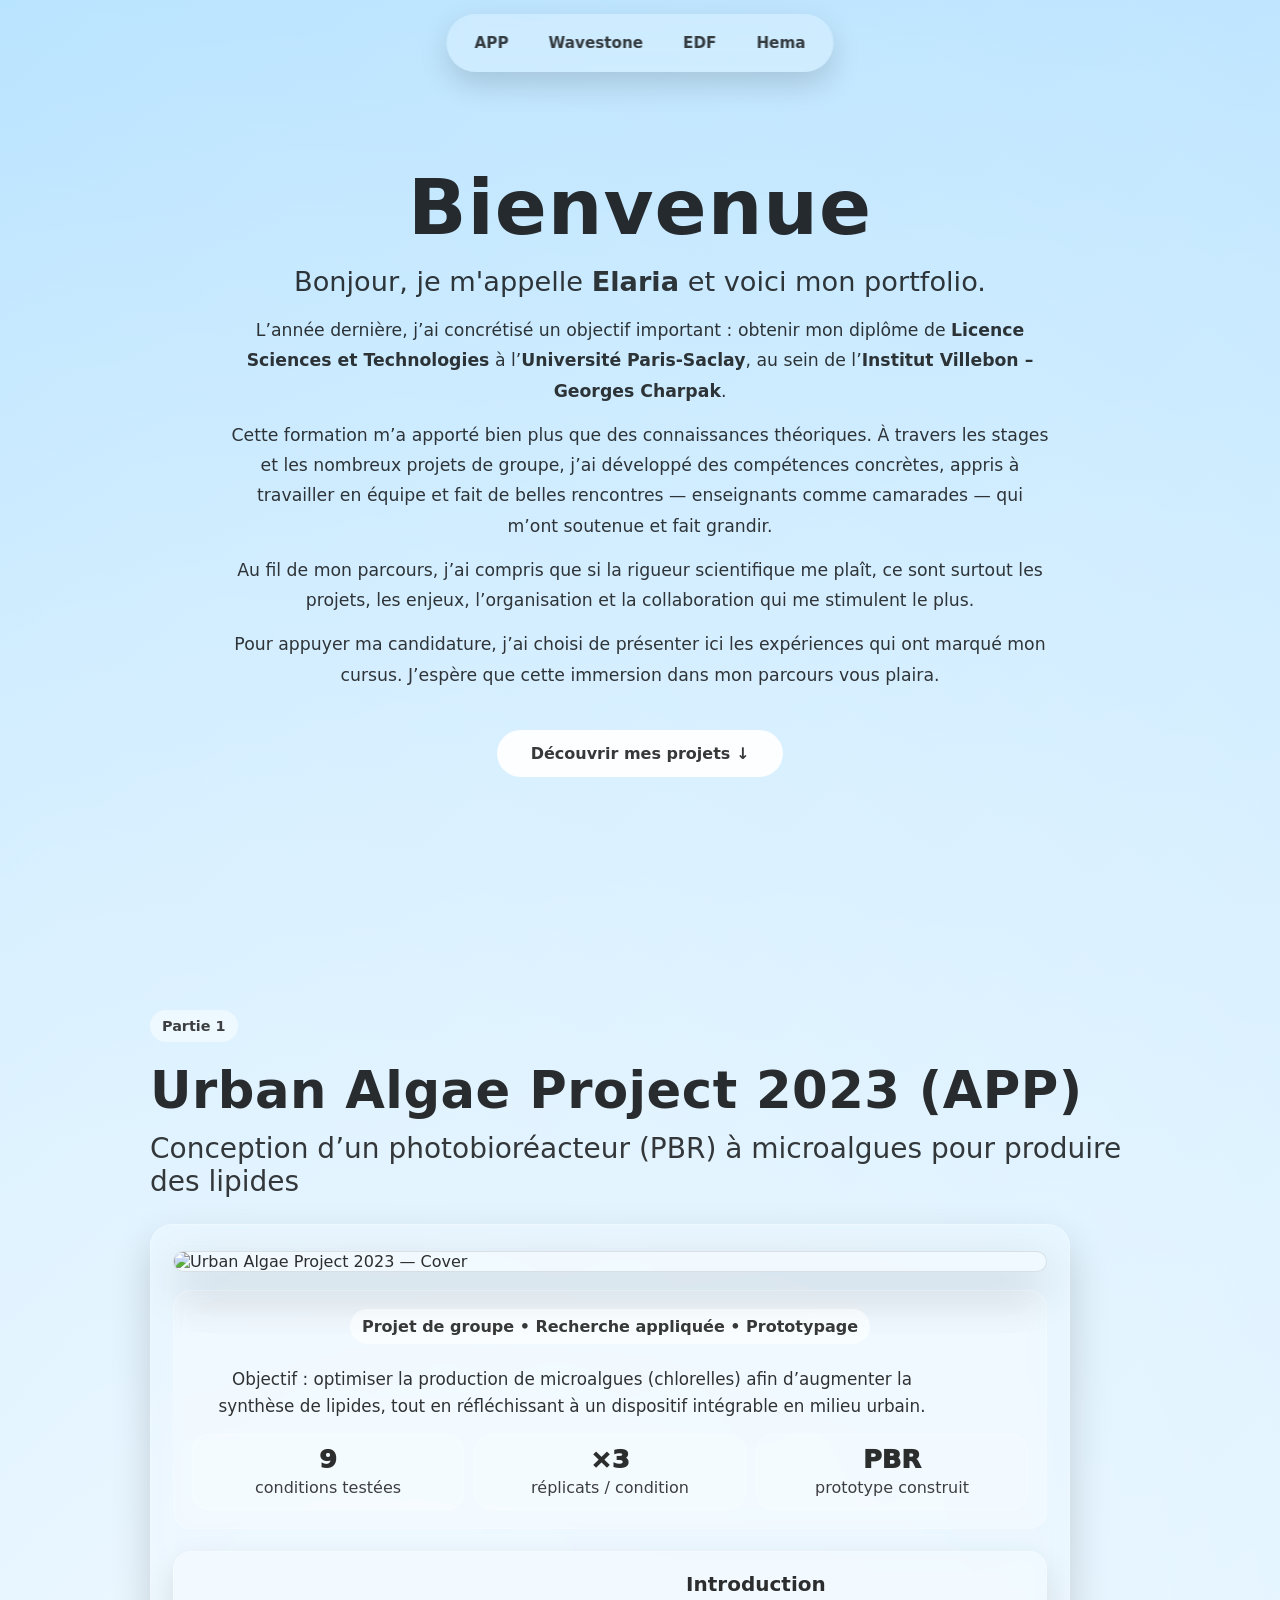
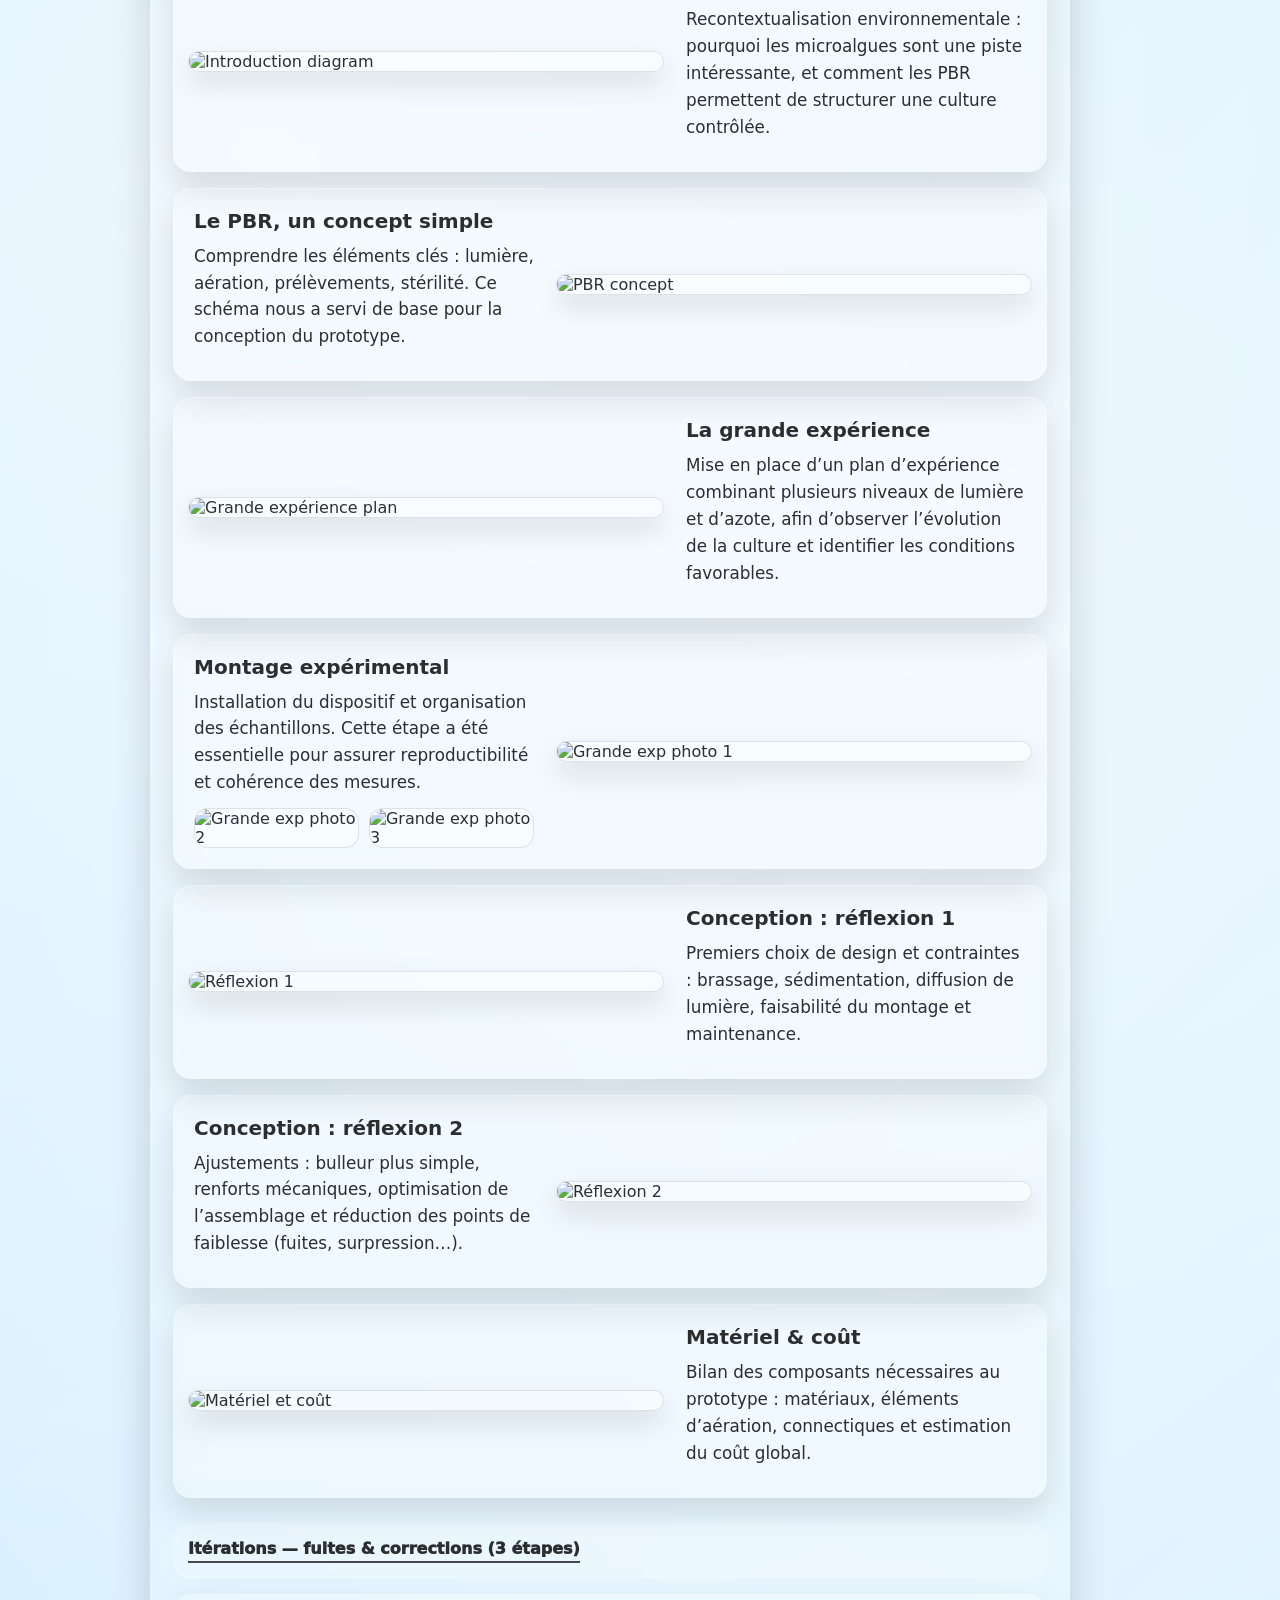
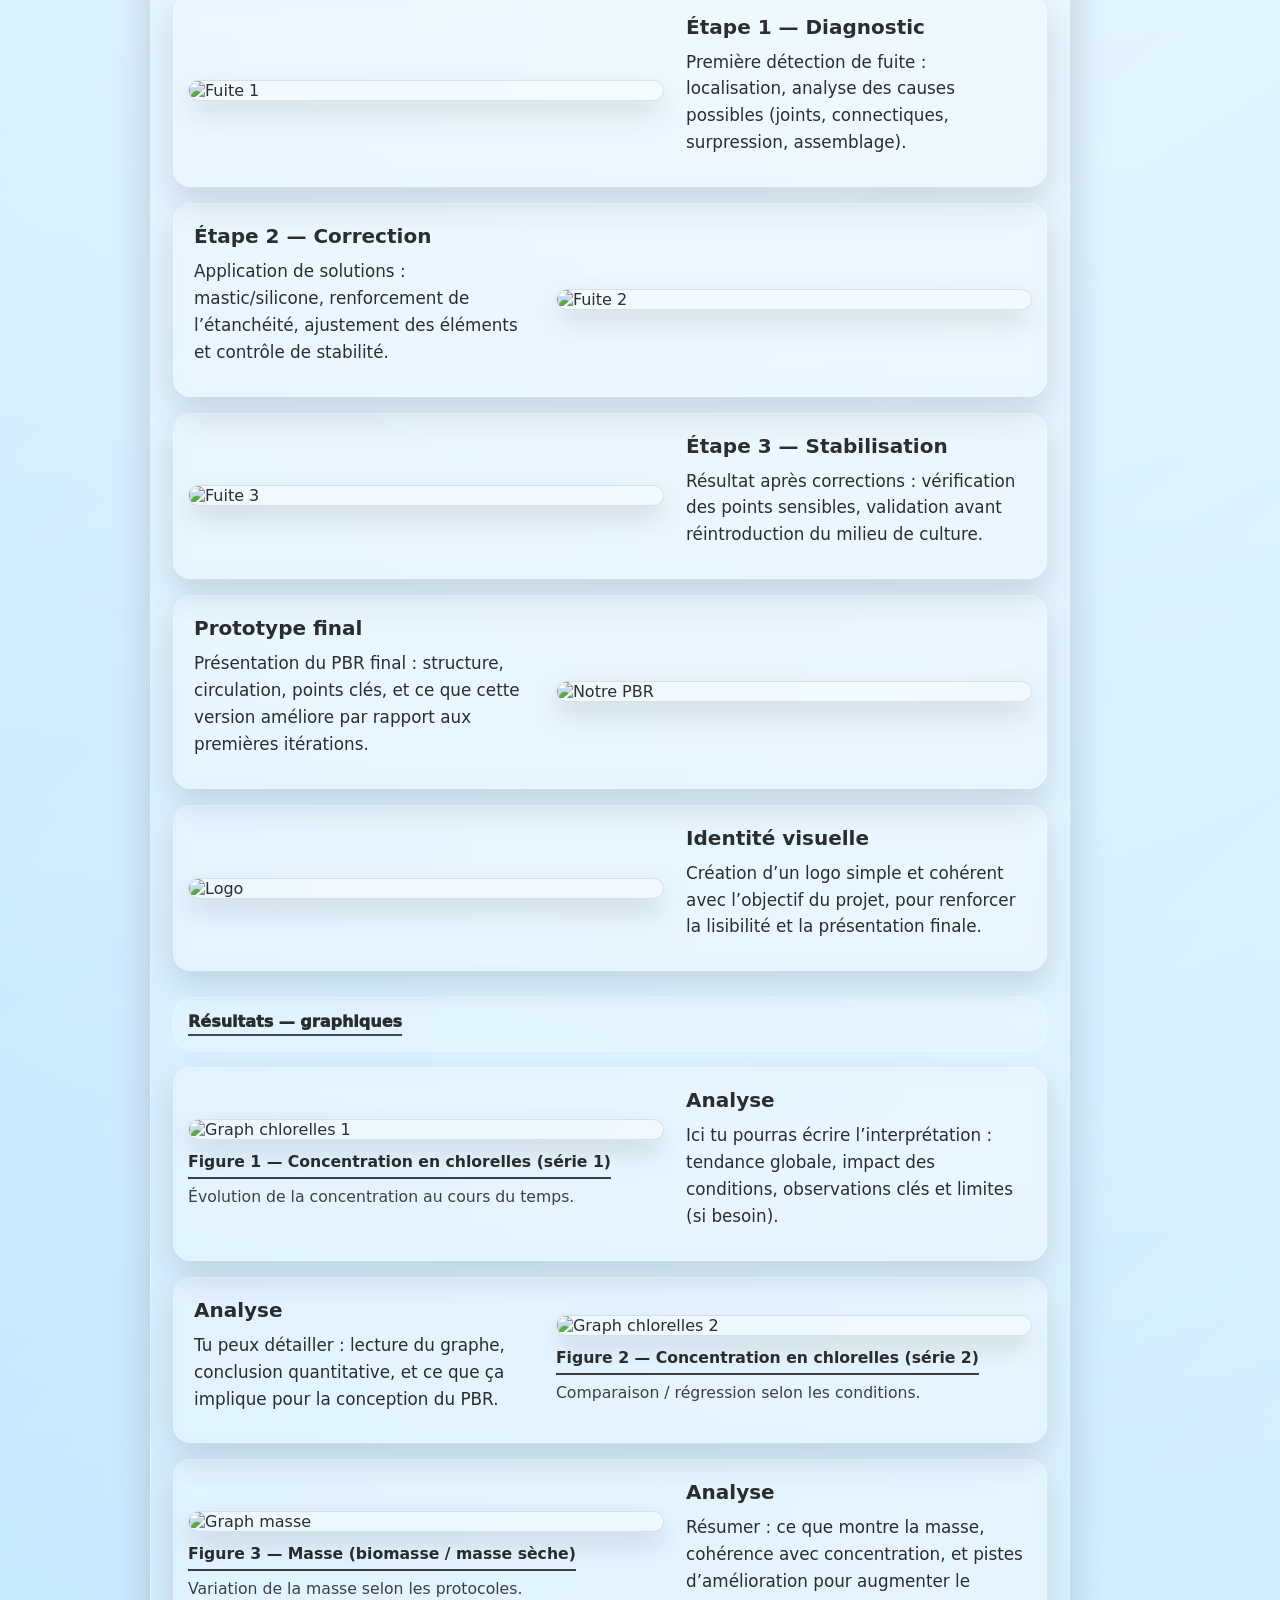
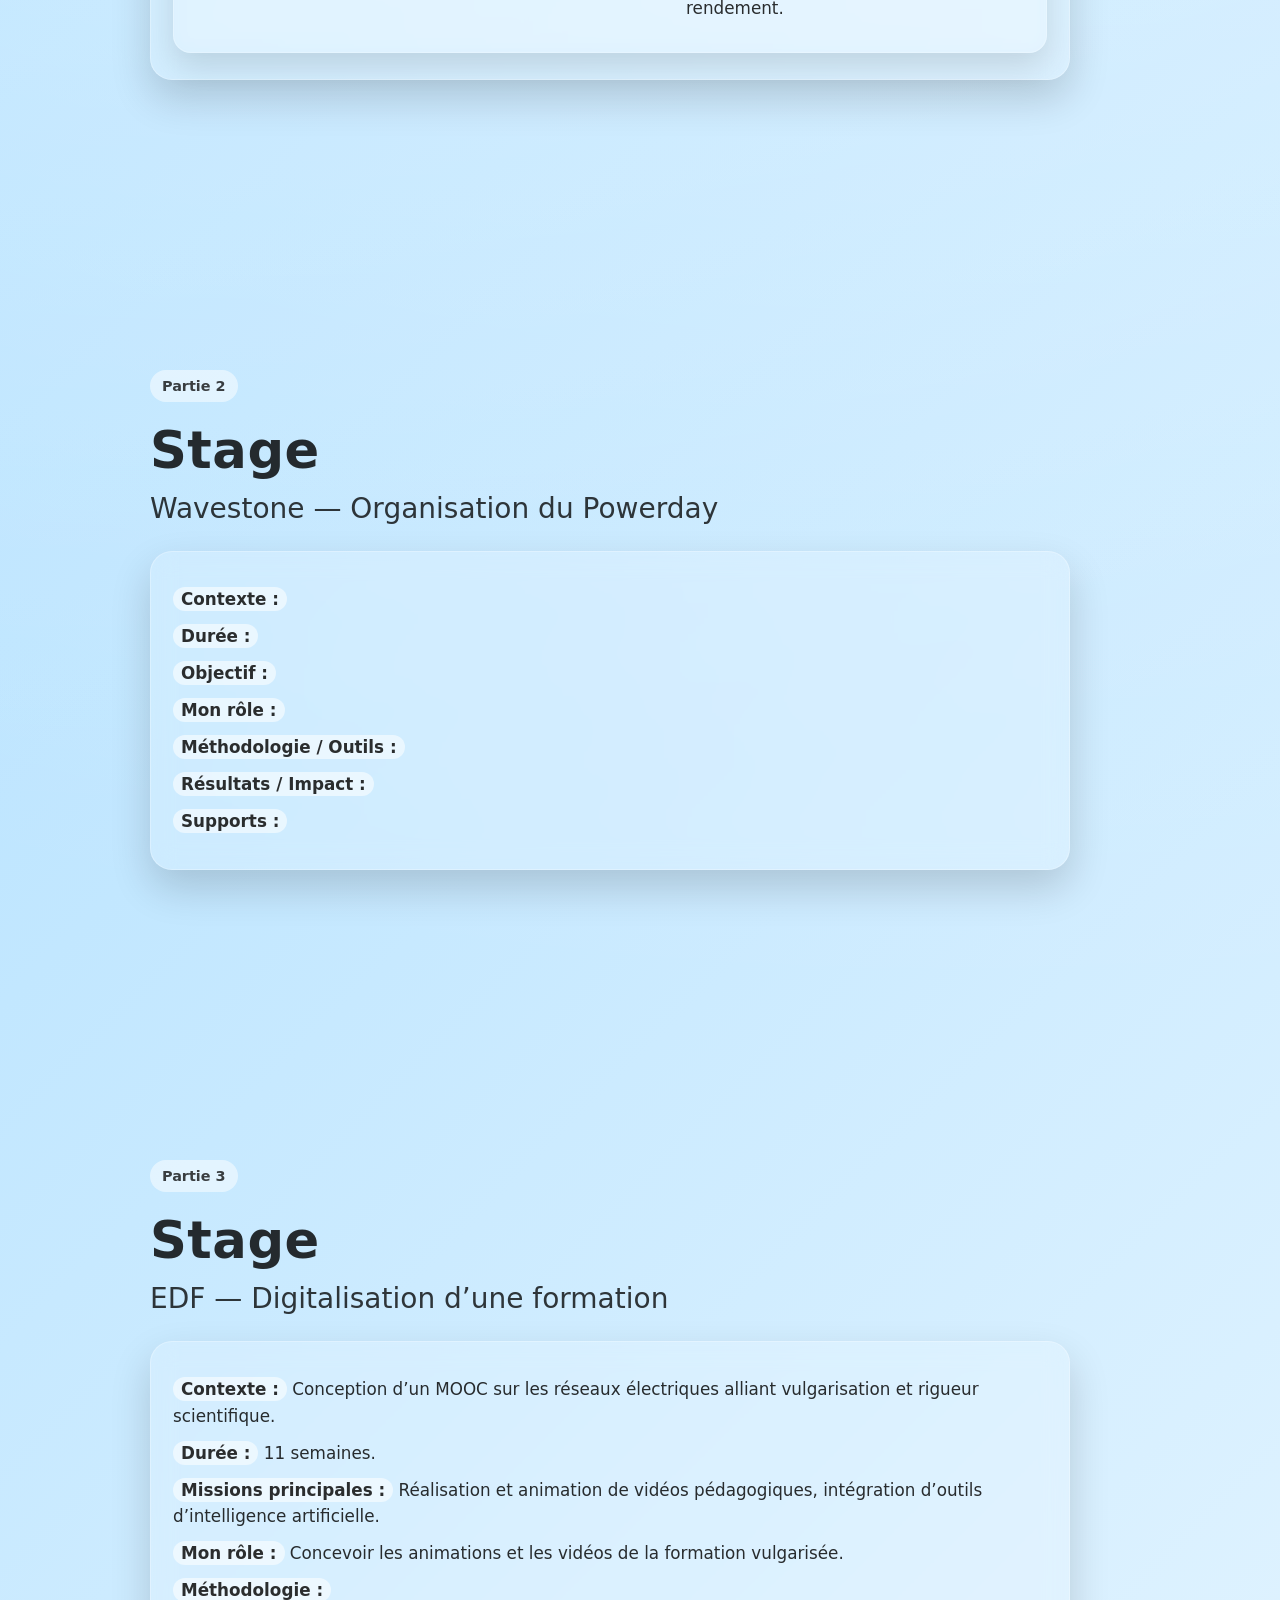
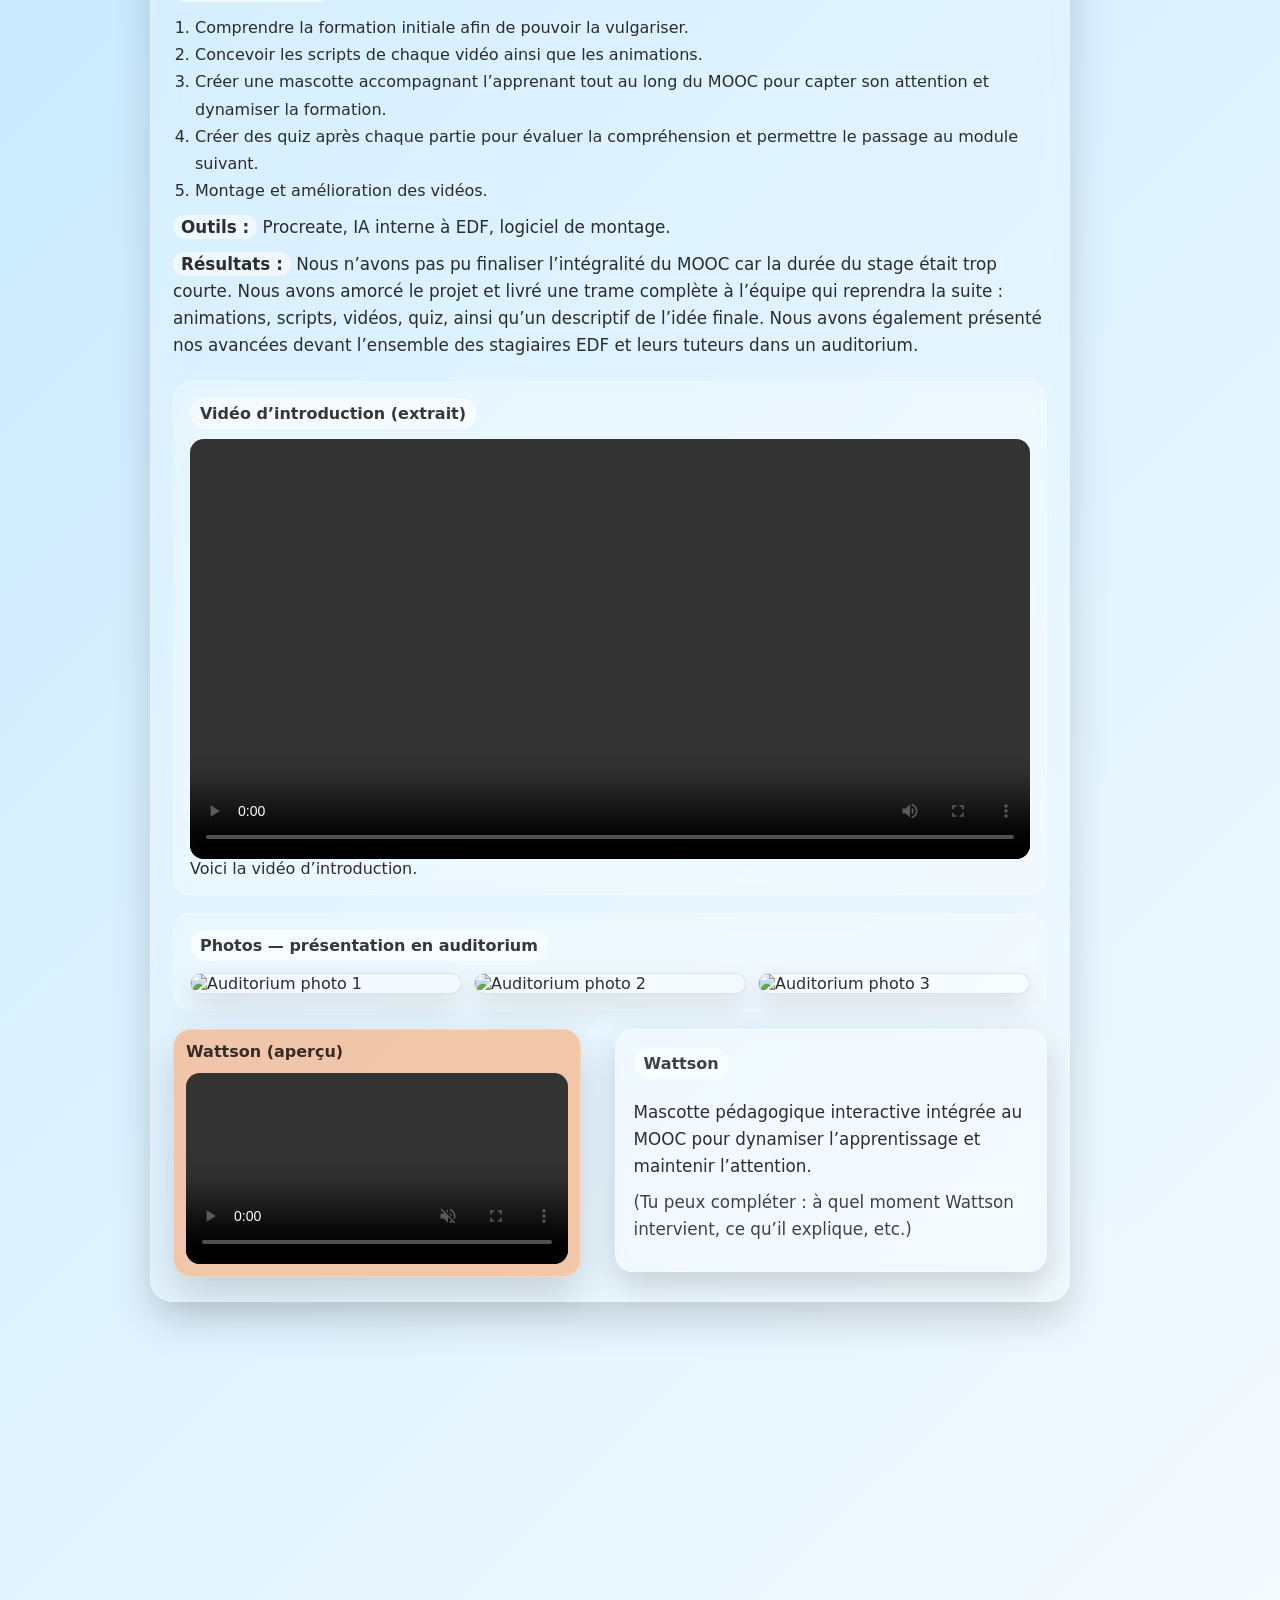
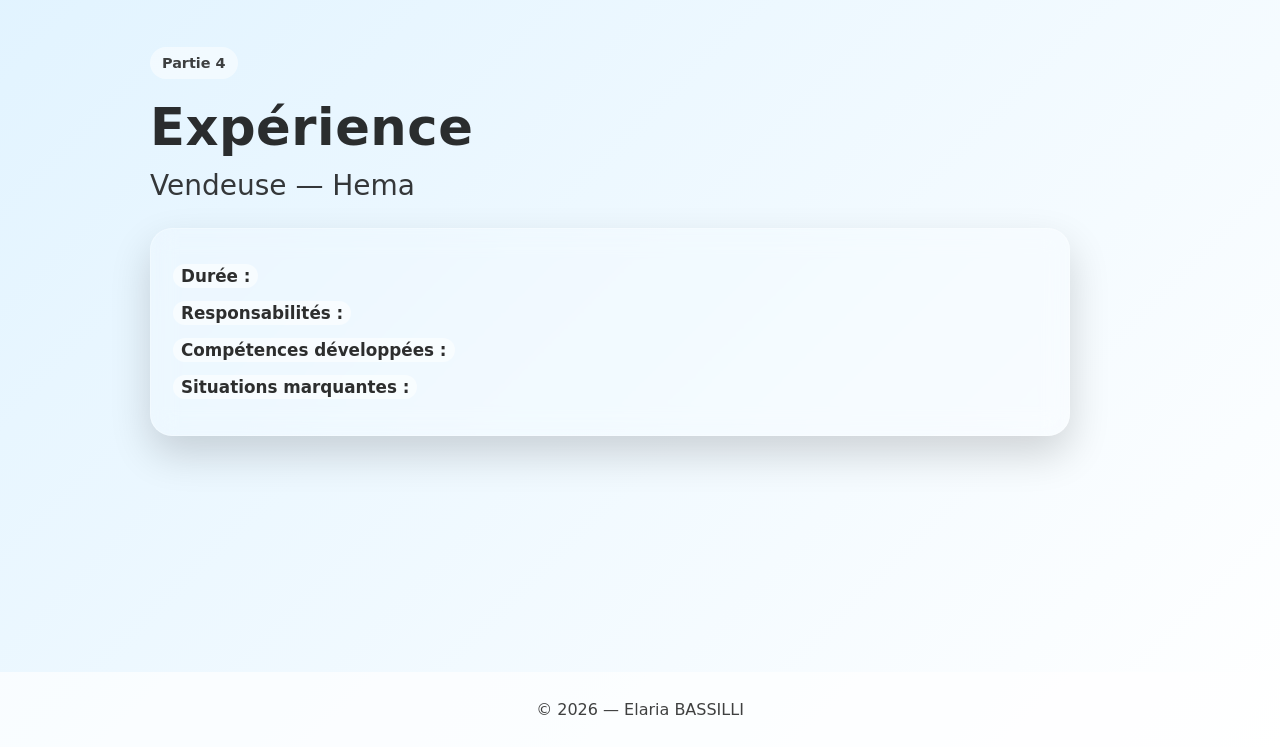
==== index.html @ 0f321474 "Add files via upload" ====
<!DOCTYPE html>
<html lang="fr">
<head>
  <meta charset="UTF-8" />
  <meta name="viewport" content="width=device-width, initial-scale=1.0"/>
  <title>Portfolio — Elaria BASSILLI</title>
  <link rel="stylesheet" href="style.css" />
</head>

<body>

  <!-- INTRO -->
  <section id="intro" class="section intro-section" data-color="#6EC6FF">
    <div class="intro-content">
      <h1 class="intro-title">Bienvenue</h1>

      <h2 class="intro-subtitle">
        Bonjour, je m'appelle <strong>Elaria</strong> et voici mon portfolio.
      </h2>

      <p class="intro-text">
        L’année dernière, j’ai concrétisé un objectif important : obtenir mon diplôme de
        <strong>Licence Sciences et Technologies</strong> à l’<strong>Université Paris-Saclay</strong>,
        au sein de l’<strong>Institut Villebon – Georges Charpak</strong>.
      </p>

      <p class="intro-text">
        Cette formation m’a apporté bien plus que des connaissances théoriques.
        À travers les stages et les nombreux projets de groupe, j’ai développé des compétences concrètes,
        appris à travailler en équipe et fait de belles rencontres — enseignants comme camarades —
        qui m’ont soutenue et fait grandir.
      </p>

      <p class="intro-text">
        Au fil de mon parcours, j’ai compris que si la rigueur scientifique me plaît,
        ce sont surtout les projets, les enjeux, l’organisation et la collaboration qui me stimulent le plus.
      </p>

      <p class="intro-text">
        Pour appuyer ma candidature, j’ai choisi de présenter ici les expériences qui ont marqué mon cursus.
        J’espère que cette immersion dans mon parcours vous plaira.
      </p>

      <a href="#part1" class="intro-button">Découvrir mes projets ↓</a>
    </div>
  </section>

  <!-- NAV -->
  <nav>
    <a href="#part1">APP</a>
    <a href="#part2">Wavestone</a>
    <a href="#part3">EDF</a>
    <a href="#part4">Hema</a>
  </nav>

  <!-- PARTIE 1 (APP) -->
  <section id="part1" class="section" data-color="#4CD964">
    <div class="wrap">
      <div class="tag">Partie 1</div>
      <h1>Urban Algae Project 2023 (APP)</h1>
      <h2>Conception d’un photobioréacteur (PBR) à microalgues pour produire des lipides</h2>

      <div class="card app-card">

        <!-- COVER FULL -->
        <div class="app-cover">
          <img src="media/images/app/cover.png" alt="Urban Algae Project 2023 — Cover">
        </div>

        <!-- INTRO CENTER -->
        <div class="app-intro">
          <div class="app-pill">Projet de groupe • Recherche appliquée • Prototypage</div>
          <p class="app-lead">
            Objectif : optimiser la production de microalgues (chlorelles) afin d’augmenter la synthèse de lipides,
            tout en réfléchissant à un dispositif intégrable en milieu urbain.
          </p>

          <div class="app-kpis">
            <div class="app-kpi">
              <div class="app-kpi-n">9</div>
              <div class="app-kpi-t">conditions testées</div>
            </div>
            <div class="app-kpi">
              <div class="app-kpi-n">×3</div>
              <div class="app-kpi-t">réplicats / condition</div>
            </div>
            <div class="app-kpi">
              <div class="app-kpi-n">PBR</div>
              <div class="app-kpi-t">prototype construit</div>
            </div>
          </div>
        </div>

        <!-- STORY BLOCKS (alternance) -->
        <div class="app-story">

          <article class="app-row">
            <div class="app-media">
              <img src="media/images/app/intro-diagram.png" alt="Introduction diagram">
            </div>
            <div class="app-text">
              <h3 class="app-h3">Introduction</h3>
              <p>
                Recontextualisation environnementale : pourquoi les microalgues sont une piste intéressante,
                et comment les PBR permettent de structurer une culture contrôlée.
              </p>
            </div>
          </article>

          <article class="app-row reverse">
            <div class="app-media">
              <img src="media/images/app/pbr-concept.png" alt="PBR concept">
            </div>
            <div class="app-text">
              <h3 class="app-h3">Le PBR, un concept simple</h3>
              <p>
                Comprendre les éléments clés : lumière, aération, prélèvements, stérilité.
                Ce schéma nous a servi de base pour la conception du prototype.
              </p>
            </div>
          </article>

          <article class="app-row">
            <div class="app-media">
              <img src="media/images/app/grande-exp.png" alt="Grande expérience plan">
            </div>
            <div class="app-text">
              <h3 class="app-h3">La grande expérience</h3>
              <p>
                Mise en place d’un plan d’expérience combinant plusieurs niveaux de lumière et d’azote,
                afin d’observer l’évolution de la culture et identifier les conditions favorables.
              </p>
            </div>
          </article>

          <article class="app-row reverse">
            <div class="app-media">
              <img src="media/images/app/grande-exp-photos-1.png" alt="Grande exp photo 1">
            </div>
            <div class="app-text">
              <h3 class="app-h3">Montage expérimental</h3>
              <p>
                Installation du dispositif et organisation des échantillons.
                Cette étape a été essentielle pour assurer reproductibilité et cohérence des mesures.
              </p>
              <div class="app-small-strip">
                <img src="media/images/app/grande-exp-photos-2.png" alt="Grande exp photo 2">
                <img src="media/images/app/grande-exp-photos-3.png" alt="Grande exp photo 3">
              </div>
            </div>
          </article>

          <article class="app-row">
            <div class="app-media">
              <img src="media/images/app/reflexion-1.png" alt="Réflexion 1">
            </div>
            <div class="app-text">
              <h3 class="app-h3">Conception : réflexion 1</h3>
              <p>
                Premiers choix de design et contraintes : brassage, sédimentation, diffusion de lumière,
                faisabilité du montage et maintenance.
              </p>
            </div>
          </article>

          <article class="app-row reverse">
            <div class="app-media">
              <img src="media/images/app/reflexion-2.png" alt="Réflexion 2">
            </div>
            <div class="app-text">
              <h3 class="app-h3">Conception : réflexion 2</h3>
              <p>
                Ajustements : bulleur plus simple, renforts mécaniques, optimisation de l’assemblage
                et réduction des points de faiblesse (fuites, surpression…).
              </p>
            </div>
          </article>

          <article class="app-row">
            <div class="app-media">
              <img src="media/images/app/materiel-et-cout.png" alt="Matériel et coût">
            </div>
            <div class="app-text">
              <h3 class="app-h3">Matériel & coût</h3>
              <p>
                Bilan des composants nécessaires au prototype : matériaux, éléments d’aération,
                connectiques et estimation du coût global.
              </p>
            </div>
          </article>

          <!-- FUITES STEP BY STEP -->
          <div class="app-divider">
            <span class="app-divider-title">Itérations — fuites & corrections (3 étapes)</span>
          </div>

          <article class="app-row">
            <div class="app-media">
              <img src="media/images/app/fuite-1.png" alt="Fuite 1">
            </div>
            <div class="app-text">
              <h3 class="app-h3">Étape 1 — Diagnostic</h3>
              <p>
                Première détection de fuite : localisation, analyse des causes possibles
                (joints, connectiques, surpression, assemblage).
              </p>
            </div>
          </article>

          <article class="app-row reverse">
            <div class="app-media">
              <img src="media/images/app/fuite-2.png" alt="Fuite 2">
            </div>
            <div class="app-text">
              <h3 class="app-h3">Étape 2 — Correction</h3>
              <p>
                Application de solutions : mastic/silicone, renforcement de l’étanchéité,
                ajustement des éléments et contrôle de stabilité.
              </p>
            </div>
          </article>

          <article class="app-row">
            <div class="app-media">
              <img src="media/images/app/fuite-3.png" alt="Fuite 3">
            </div>
            <div class="app-text">
              <h3 class="app-h3">Étape 3 — Stabilisation</h3>
              <p>
                Résultat après corrections : vérification des points sensibles,
                validation avant réintroduction du milieu de culture.
              </p>
            </div>
          </article>

          <!-- NOTRE PBR -->
          <article class="app-row reverse">
            <div class="app-media">
              <img src="media/images/app/notre-pbr.png" alt="Notre PBR">
            </div>
            <div class="app-text">
              <h3 class="app-h3">Prototype final</h3>
              <p>
                Présentation du PBR final : structure, circulation, points clés,
                et ce que cette version améliore par rapport aux premières itérations.
              </p>
            </div>
          </article>

          <!-- LOGO -->
          <article class="app-row">
            <div class="app-media">
              <img src="media/images/app/logo.png" alt="Logo">
            </div>
            <div class="app-text">
              <h3 class="app-h3">Identité visuelle</h3>
              <p>
                Création d’un logo simple et cohérent avec l’objectif du projet,
                pour renforcer la lisibilité et la présentation finale.
              </p>
            </div>
          </article>

          <!-- RESULTS: graphs large and readable -->
          <div class="app-divider">
            <span class="app-divider-title">Résultats — graphiques</span>
          </div>

          <article class="app-row">
            <div class="app-media">
              <img src="media/images/app/graph-chlorelles-1.png" alt="Graph chlorelles 1">
              <div class="app-figcap">
                <span class="app-figtitle">Figure 1 — Concentration en chlorelles (série 1)</span>
                <span class="app-figdesc">Évolution de la concentration au cours du temps.</span>
              </div>
            </div>
            <div class="app-text">
              <h3 class="app-h3">Analyse</h3>
              <p>
                Ici tu pourras écrire l’interprétation : tendance globale, impact des conditions,
                observations clés et limites (si besoin).
              </p>
            </div>
          </article>

          <article class="app-row reverse">
            <div class="app-media">
              <img src="media/images/app/graph-chlorelles-2.png" alt="Graph chlorelles 2">
              <div class="app-figcap">
                <span class="app-figtitle">Figure 2 — Concentration en chlorelles (série 2)</span>
                <span class="app-figdesc">Comparaison / régression selon les conditions.</span>
              </div>
            </div>
            <div class="app-text">
              <h3 class="app-h3">Analyse</h3>
              <p>
                Tu peux détailler : lecture du graphe, conclusion quantitative,
                et ce que ça implique pour la conception du PBR.
              </p>
            </div>
          </article>

          <article class="app-row">
            <div class="app-media">
              <img src="media/images/app/graph-masse.png" alt="Graph masse">
              <div class="app-figcap">
                <span class="app-figtitle">Figure 3 — Masse (biomasse / masse sèche)</span>
                <span class="app-figdesc">Variation de la masse selon les protocoles.</span>
              </div>
            </div>
            <div class="app-text">
              <h3 class="app-h3">Analyse</h3>
              <p>
                Résumer : ce que montre la masse, cohérence avec concentration,
                et pistes d’amélioration pour augmenter le rendement.
              </p>
            </div>
          </article>

        </div><!-- /app-story -->

      </div><!-- /card -->
    </div>
  </section>

  <!-- PARTIE 2 -->
  <section id="part2" class="section" data-color="#A259FF">
    <div class="wrap">
      <div class="tag">Partie 2</div>
      <h1>Stage</h1>
      <h2>Wavestone — Organisation du Powerday</h2>

      <div class="card">
        <p><strong>Contexte :</strong></p>
        <p><strong>Durée :</strong></p>
        <p><strong>Objectif :</strong></p>
        <p><strong>Mon rôle :</strong></p>
        <p><strong>Méthodologie / Outils :</strong></p>
        <p><strong>Résultats / Impact :</strong></p>
        <p><strong>Supports :</strong></p>
      </div>
    </div>
  </section>

  <!-- PARTIE 3 (EDF) -->
  <section id="part3" class="section" data-color="#FF8C42">
    <div class="wrap">
      <div class="tag">Partie 3</div>
      <h1>Stage</h1>
      <h2>EDF — Digitalisation d’une formation</h2>

      <div class="card">
        <p><strong>Contexte :</strong> Conception d’un MOOC sur les réseaux électriques alliant vulgarisation et rigueur scientifique.</p>
        <p><strong>Durée :</strong> 11 semaines.</p>
        <p><strong>Missions principales :</strong> Réalisation et animation de vidéos pédagogiques, intégration d’outils d’intelligence artificielle.</p>
        <p><strong>Mon rôle :</strong> Concevoir les animations et les vidéos de la formation vulgarisée.</p>

        <p><strong>Méthodologie :</strong></p>
        <ol class="edf-ol">
          <li>Comprendre la formation initiale afin de pouvoir la vulgariser.</li>
          <li>Concevoir les scripts de chaque vidéo ainsi que les animations.</li>
          <li>Créer une mascotte accompagnant l’apprenant tout au long du MOOC pour capter son attention et dynamiser la formation.</li>
          <li>Créer des quiz après chaque partie pour évaluer la compréhension et permettre le passage au module suivant.</li>
          <li>Montage et amélioration des vidéos.</li>
        </ol>

        <p><strong>Outils :</strong> Procreate, IA interne à EDF, logiciel de montage.</p>

        <p><strong>Résultats :</strong>
          Nous n’avons pas pu finaliser l’intégralité du MOOC car la durée du stage était trop courte.
          Nous avons amorcé le projet et livré une trame complète à l’équipe qui reprendra la suite :
          animations, scripts, vidéos, quiz, ainsi qu’un descriptif de l’idée finale.
          Nous avons également présenté nos avancées devant l’ensemble des stagiaires EDF et leurs tuteurs dans un auditorium.
        </p>

        <div class="edf-hero">
          <div class="edf-hero-title">Vidéo d’introduction (extrait)</div>
          <div class="edf-hero-video">
            <video src="media/videos/edf-demo.mp4" controls playsinline preload="metadata"></video>
          </div>
          <div class="edf-hero-note">Voici la vidéo d’introduction.</div>
        </div>

        <div class="edf-gallery">
          <div class="edf-gallery-title">Photos — présentation en auditorium</div>
          <div class="edf-gallery-grid">
            <img src="media/images/edf/auditorium-1.jpeg" alt="Auditorium photo 1">
            <img src="media/images/edf/auditorium-2.jpeg" alt="Auditorium photo 2">
            <img src="media/images/edf/auditorium-3.jpeg" alt="Auditorium photo 3">
          </div>
        </div>

        <div class="edf-feature">
          <div class="edf-video-left">
            <div class="edf-video-left-title">Wattson (aperçu)</div>
            <div class="edf-video-left-frame">
              <video src="media/videos/Wattson.edf.mp4" controls playsinline muted preload="metadata"></video>
            </div>
          </div>

          <div class="edf-bubble-right">
            <div class="edf-bubble-title">Wattson</div>
            <p>Mascotte pédagogique interactive intégrée au MOOC pour dynamiser l’apprentissage et maintenir l’attention.</p>
            <p class="edf-bubble-note">(Tu peux compléter : à quel moment Wattson intervient, ce qu’il explique, etc.)</p>
          </div>
        </div>

      </div>
    </div>
  </section>

  <!-- PARTIE 4 -->
  <section id="part4" class="section" data-color="#FF4D6D">
    <div class="wrap">
      <div class="tag">Partie 4</div>
      <h1>Expérience</h1>
      <h2>Vendeuse — Hema</h2>

      <div class="card">
        <p><strong>Durée :</strong></p>
        <p><strong>Responsabilités :</strong></p>
        <p><strong>Compétences développées :</strong></p>
        <p><strong>Situations marquantes :</strong></p>
      </div>
    </div>
  </section>

  <footer>
    <p>© 2026 — Elaria BASSILLI</p>
  </footer>

  <script src="script.js"></script>
</body>
</html>
---- style.css ----
/* Base */
* {
    margin: 0;
    padding: 0;
    box-sizing: border-box;
    font-family: "Segoe UI", system-ui, -apple-system, Arial, sans-serif;
  }
  
  html { scroll-behavior: smooth; }
  
  body {
    color: rgba(0,0,0,0.82);
    transition: background 1.2s ease-in-out;
    overflow-x: hidden;
    min-height: 100vh;
  }
  
  /* Nav */
  nav {
    position: fixed;
    top: 14px;
    left: 50%;
    transform: translateX(-50%);
    z-index: 1000;
  
    display: flex;
    gap: 12px;
  
    padding: 10px 14px;
    border-radius: 999px;
  
    background: rgba(255, 255, 255, 0.22);
    backdrop-filter: blur(12px);
    -webkit-backdrop-filter: blur(12px);
  
    box-shadow: 0 12px 30px rgba(0,0,0,0.15);
  }
  
  nav a {
    color: rgba(0,0,0,0.75);
    text-decoration: none;
    font-weight: 650;
    font-size: 0.95rem;
  
    padding: 10px 14px;
    border-radius: 999px;
  
    transition: transform 0.2s ease, background 0.25s ease;
  }
  
  nav a:hover {
    background: rgba(255,255,255,0.55);
    transform: translateY(-1px);
  }
  
  /* Sections */
  .section {
    min-height: 100vh;
    padding: 110px 10% 70px;
    display: flex;
    align-items: center;
  }
  
  .wrap {
    width: 100%;
    max-width: 980px;
    margin: 0 auto;
  }
  
  h1 {
    font-size: clamp(2.2rem, 4vw, 3.4rem);
    letter-spacing: 0.5px;
    margin-bottom: 12px;
  }
  
  h2 {
    font-size: clamp(1.2rem, 2.2vw, 1.75rem);
    font-weight: 500;
    margin-bottom: 26px;
    opacity: 0.95;
  }
  
  .tag {
    display: inline-block;
    padding: 8px 12px;
    border-radius: 999px;
    font-weight: 700;
    font-size: 0.9rem;
    margin-bottom: 18px;
  
    color: rgba(0,0,0,0.75);
    background: rgba(255, 255, 255, 0.5);
  }
  
  /* Card */
  .card {
    width: 100%;
    max-width: 920px;
  
    padding: 24px 22px;
    border-radius: 22px;
  
    background: rgba(255,255,255,0.18);
    border: 1px solid rgba(255,255,255,0.28);
    backdrop-filter: blur(12px);
    -webkit-backdrop-filter: blur(12px);
  
    box-shadow: 0 18px 40px rgba(0,0,0,0.16);
  }
  
  .card p {
    margin: 10px 0;
    line-height: 1.6;
    font-size: 1.05rem;
  }
  
  .card strong {
    color: rgba(0,0,0,0.82);
    background: rgba(255,255,255,0.55);
    padding: 2px 8px;
    border-radius: 999px;
  }
  
  /* Intro */
  .intro-section { text-align: center; }
  
  .intro-content {
    width: 100%;
    max-width: 900px;
    margin: 0 auto;
  
    padding: 26px 18px;
    animation: fadeUp 1.1s ease forwards;
    opacity: 0;
    transform: translateY(18px);
  }
  
  .intro-title {
    font-size: clamp(3.2rem, 6vw, 4.8rem);
    font-weight: 800;
    margin-bottom: 14px;
    letter-spacing: 1px;
  }
  
  .intro-subtitle {
    font-size: clamp(1.25rem, 2.6vw, 1.7rem);
    margin-bottom: 18px;
    font-weight: 500;
  }
  
  .intro-text {
    font-size: 1.08rem;
    line-height: 1.75;
    margin: 14px auto;
    max-width: 820px;
    opacity: 0.96;
  }
  
  .intro-button {
    display: inline-block;
    margin-top: 26px;
  
    padding: 14px 34px;
    border-radius: 999px;
  
    background: rgba(255,255,255,0.92);
    color: rgba(0,0,0,0.78);
    text-decoration: none;
    font-weight: 800;
  
    transition: transform 0.25s ease, box-shadow 0.25s ease, background 0.25s ease;
  }
  
  .intro-button:hover {
    transform: translateY(-2px) scale(1.03);
    box-shadow: 0 18px 45px rgba(0,0,0,0.2);
    background: #ffffff;
  }
  
  /* Footer */
  footer {
    text-align: center;
    padding: 28px 10%;
    color: rgba(0,0,0,0.75);
    background: rgba(255,255,255,0.7);
  }
  
  /* Animation */
  @keyframes fadeUp {
    to { opacity: 1; transform: translateY(0); }
  }
  
  /* =========================
     APP — Storytelling layout
  ========================= */
  .app-card{ padding: 26px 22px; }
  
  .app-cover{
    border-radius: 20px;
    overflow: hidden;
    border: 1px solid rgba(0,0,0,0.10);
    background: rgba(255,255,255,0.35);
    box-shadow: 0 18px 45px rgba(0,0,0,0.18);
  }
  
  .app-cover img{
    width: 100%;
    height: auto;
    display: block;
  }
  
  .app-intro{
    text-align: center;
    margin-top: 18px;
    padding: 18px;
    border-radius: 18px;
    background: rgba(255,255,255,0.14);
    border: 1px solid rgba(255,255,255,0.22);
    backdrop-filter: blur(10px);
    -webkit-backdrop-filter: blur(10px);
  }
  
  .app-pill{
    display: inline-block;
    font-weight: 850;
    padding: 8px 12px;
    border-radius: 999px;
    background: rgba(255,255,255,0.55);
    color: rgba(0,0,0,0.78);
    margin-bottom: 12px;
  }
  
  .app-lead{
    font-size: 1.08rem;
    line-height: 1.75;
    opacity: 0.98;
    max-width: 760px;
    margin: 0 auto;
  }
  
  .app-kpis{
    display: grid;
    grid-template-columns: repeat(3, 1fr);
    gap: 10px;
    margin-top: 14px;
  }
  
  .app-kpi{
    border-radius: 18px;
    background: rgba(255,255,255,0.16);
    border: 1px solid rgba(255,255,255,0.24);
    padding: 12px;
  }
  
  .app-kpi-n{
    font-weight: 950;
    font-size: 1.6rem;
    line-height: 1;
  }
  .app-kpi-t{ opacity: 0.92; margin-top: 6px; }
  
  .app-story{
    margin-top: 22px;
    display: flex;
    flex-direction: column;
    gap: 16px;
  }
  
  .app-row{
    display: grid;
    grid-template-columns: 1.15fr 0.85fr;
    gap: 16px;
    align-items: center;
  
    padding: 14px;
    border-radius: 18px;
  
    background: rgba(255,255,255,0.14);
    border: 1px solid rgba(255,255,255,0.22);
    backdrop-filter: blur(10px);
    -webkit-backdrop-filter: blur(10px);
  
    box-shadow: 0 14px 32px rgba(0,0,0,0.12);
  }
  
  .app-row.reverse{
    grid-template-columns: 0.85fr 1.15fr;
  }
  .app-row.reverse .app-media{ order: 2; }
  .app-row.reverse .app-text{ order: 1; }
  
  .app-media img{
    width: 100%;
    height: auto;
    display: block;
    border-radius: 16px;
    border: 1px solid rgba(0,0,0,0.10);
    background: rgba(255,255,255,0.35);
    box-shadow: 0 12px 28px rgba(0,0,0,0.12);
  }
  
  .app-text{
    padding: 6px 6px;
  }
  
  .app-h3{
    font-size: 1.25rem;
    font-weight: 900;
    margin-bottom: 8px;
  }
  
  .app-small-strip{
    display: grid;
    grid-template-columns: 1fr 1fr;
    gap: 10px;
    margin-top: 12px;
  }
  .app-small-strip img{
    width: 100%;
    height: auto;
    display: block;
    border-radius: 14px;
    border: 1px solid rgba(0,0,0,0.10);
    background: rgba(255,255,255,0.35);
  }
  
  .app-divider{
    margin: 10px 0 0;
    padding: 14px;
    border-radius: 18px;
    background: rgba(255,255,255,0.20);
    border: 1px solid rgba(255,255,255,0.28);
  }
  .app-divider-title{
    font-weight: 950;
    display: inline-block;
    padding-bottom: 3px;
    border-bottom: 2px solid rgba(0,0,0,0.70);
  }
  
  /* Scientific captions */
  .app-figcap{
    margin-top: 10px;
    line-height: 1.55;
    font-size: 0.98rem;
    color: rgba(0,0,0,0.82);
  }
  .app-figtitle{
    display: inline-block;
    font-weight: 900;
    padding-bottom: 3px;
    border-bottom: 2px solid rgba(0,0,0,0.75);
  }
  .app-figdesc{
    display: block;
    margin-top: 6px;
    opacity: 0.9;
  }
  
  /* =========================
     EDF — Premium blocks
  ========================= */
  .edf-ol{
    margin: 10px 0 6px 22px;
    line-height: 1.7;
  }
  
  .edf-hero{
    margin: 22px 0 18px;
    padding: 16px;
    border-radius: 18px;
    background: rgba(255,255,255,0.18);
    border: 1px solid rgba(255,255,255,0.30);
    backdrop-filter: blur(10px);
    -webkit-backdrop-filter: blur(10px);
  }
  
  .edf-hero-title{
    font-weight: 900;
    margin-bottom: 10px;
    color: rgba(0,0,0,0.78);
    background: rgba(255,255,255,0.55);
    display: inline-block;
    padding: 6px 10px;
    border-radius: 999px;
  }
  
  .edf-hero-video video{
    width: 100%;
    height: auto;
    display: block;
    border-radius: 14px;
    background: rgba(0,0,0,0.08);
  }
  
  .edf-gallery{
    margin: 16px 0 10px;
    padding: 16px;
    border-radius: 18px;
    background: rgba(255,255,255,0.14);
    border: 1px solid rgba(255,255,255,0.26);
    backdrop-filter: blur(10px);
    -webkit-backdrop-filter: blur(10px);
  }
  
  .edf-gallery-title{
    display: inline-block;
    font-weight: 900;
    margin-bottom: 12px;
    color: rgba(0,0,0,0.78);
    background: rgba(255,255,255,0.55);
    padding: 6px 10px;
    border-radius: 999px;
  }
  
  .edf-gallery-grid{
    display: grid;
    grid-template-columns: repeat(3, 1fr);
    gap: 12px;
  }
  
  .edf-gallery-grid img{
    width: 100%;
    height: auto;
    object-fit: contain;
    display: block;
    border-radius: 14px;
    border: 1px solid rgba(0,0,0,0.10);
    background: rgba(255,255,255,0.35);
    box-shadow: 0 12px 28px rgba(0,0,0,0.12);
  }
  
  .edf-feature{
    margin-top: 18px;
    display: grid;
    grid-template-columns: 0.95fr 1.05fr;
    gap: 16px;
    align-items: start;
  }
  
  .edf-video-left{
    border-radius: 18px;
    overflow: hidden;
    background: rgba(255,140,66,0.45);
    border: 1px solid rgba(255,255,255,0.28);
    box-shadow: 0 18px 40px rgba(0,0,0,0.16);
  }
  
  .edf-video-left-title{
    padding: 12px 12px 0;
    font-weight: 900;
    opacity: .95;
  }
  
  .edf-video-left-frame{ padding: 12px; }
  
  .edf-video-left-frame video{
    width: 100%;
    height: auto;
    display: block;
    border-radius: 14px;
    background: rgba(255,140,66,0.55);
  }
  
  .edf-bubble-right{
    margin-left: 18px;
    padding: 18px;
    border-radius: 18px;
    background: rgba(255,255,255,0.22);
    border: 1px solid rgba(255,255,255,0.32);
    backdrop-filter: blur(10px);
    -webkit-backdrop-filter: blur(10px);
    box-shadow: 0 14px 32px rgba(0,0,0,0.16);
  }
  
  .edf-bubble-title{
    display:inline-block;
    font-weight:900;
    margin-bottom:10px;
    padding:6px 10px;
    border-radius:999px;
    color:rgba(0,0,0,0.75);
    background:rgba(255,255,255,0.55);
  }
  
  .edf-bubble-note{
    margin-top: 10px;
    opacity: .9;
    font-size: .98rem;
  }
  
  /* Responsive */
  @media (max-width: 980px){
    .app-kpis{ grid-template-columns: 1fr; }
    .app-row{ grid-template-columns: 1fr; }
    .app-row.reverse{ grid-template-columns: 1fr; }
    .app-row.reverse .app-media{ order: 1; }
    .app-row.reverse .app-text{ order: 2; }
    .app-small-strip{ grid-template-columns: 1fr; }
  
    .edf-feature{ grid-template-columns: 1fr; }
    .edf-bubble-right{ margin-left: 0; }
    .edf-gallery-grid{ grid-template-columns: 1fr; }
  }
  
  @media (max-width:650px){
    nav{ gap:6px; padding:8px 10px; }
    nav a{ padding:8px 10px; font-size:.9rem; }
    .section{ padding:110px 7% 60px; }
    .card{ padding:18px 16px; border-radius:18px; }
  }
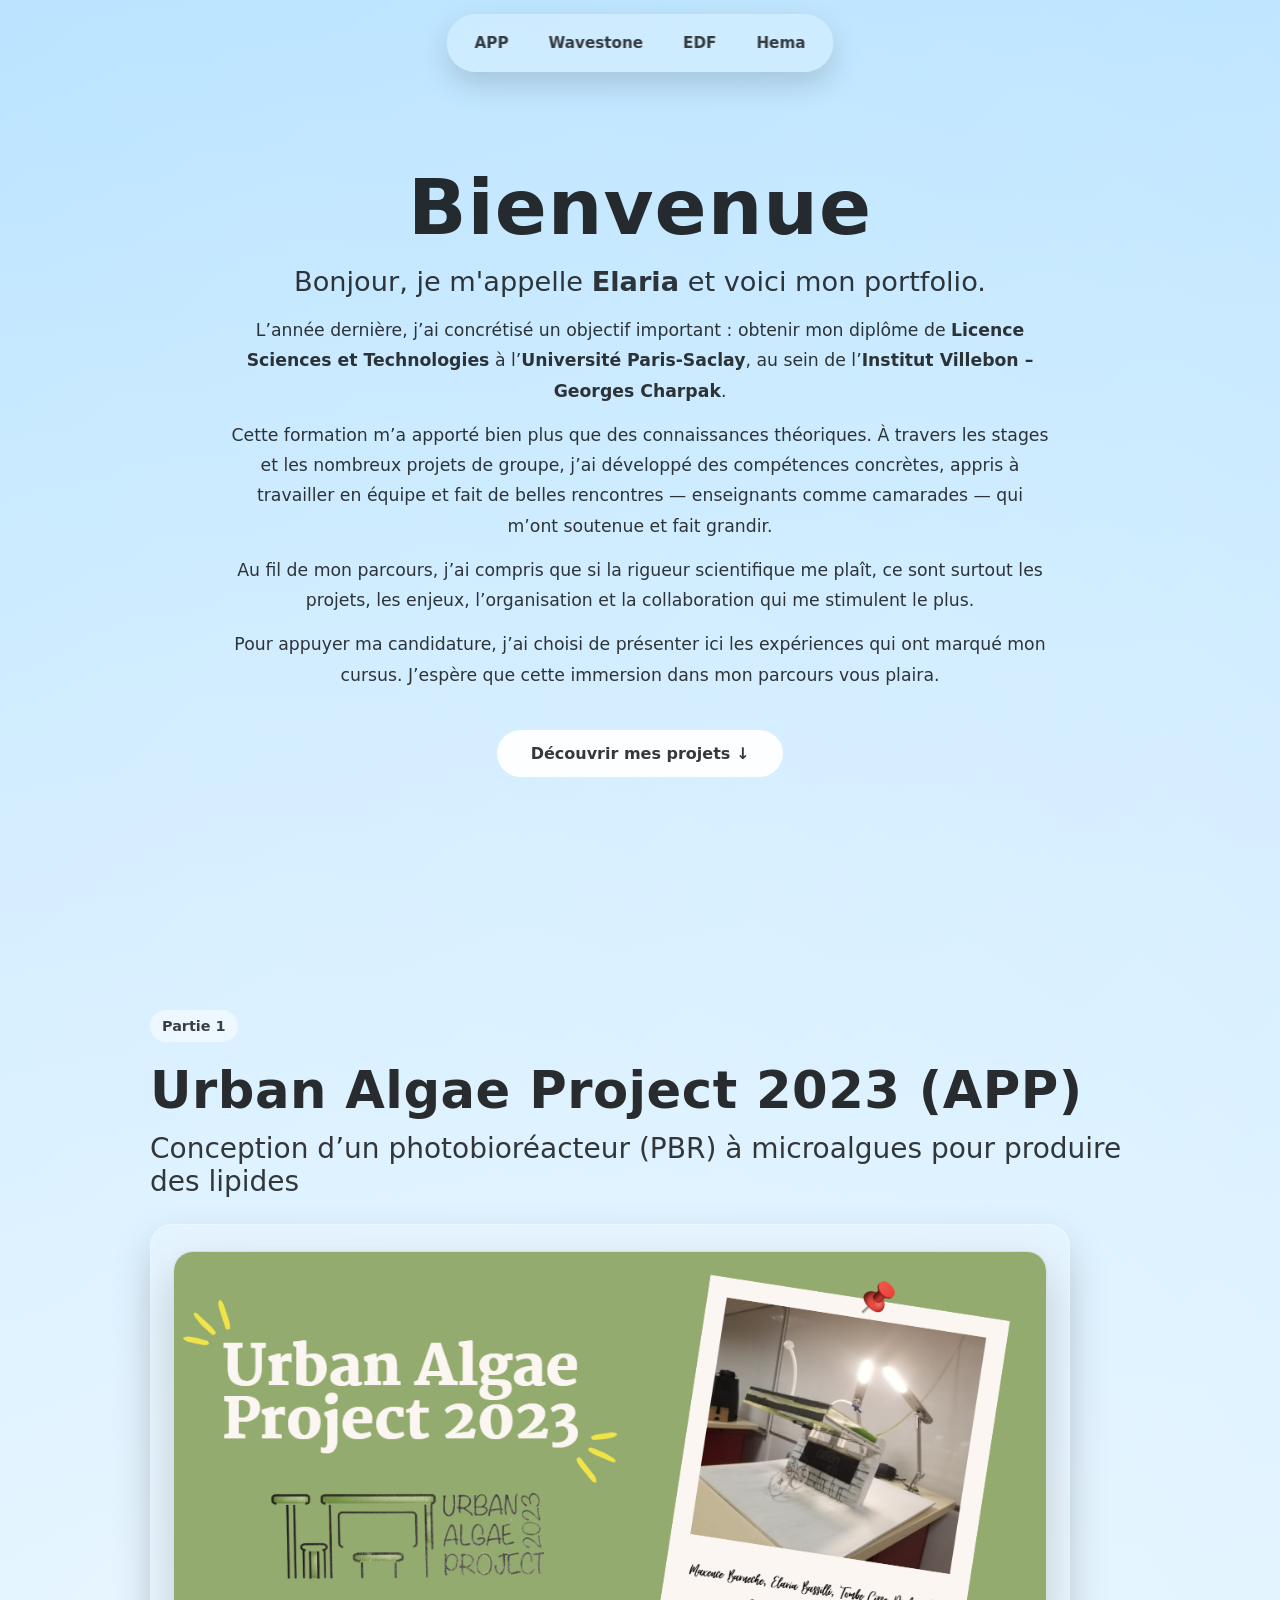
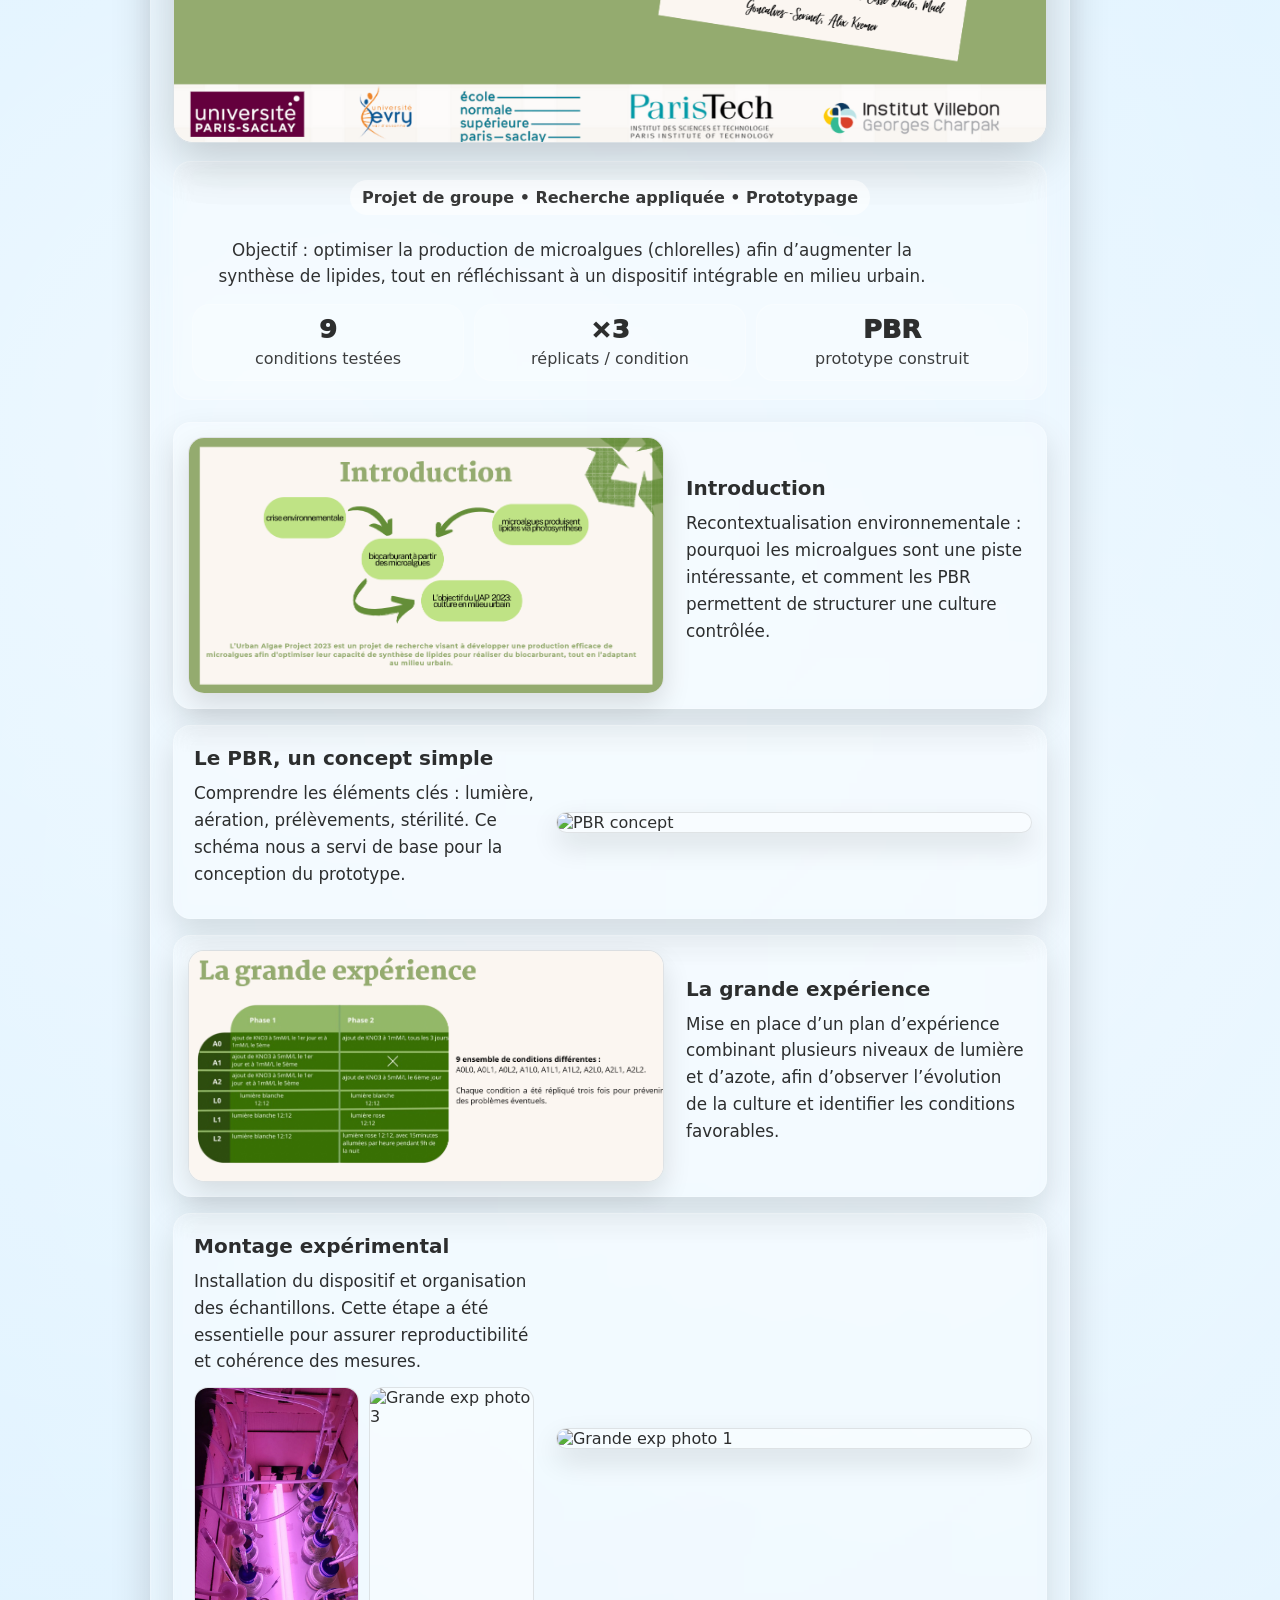
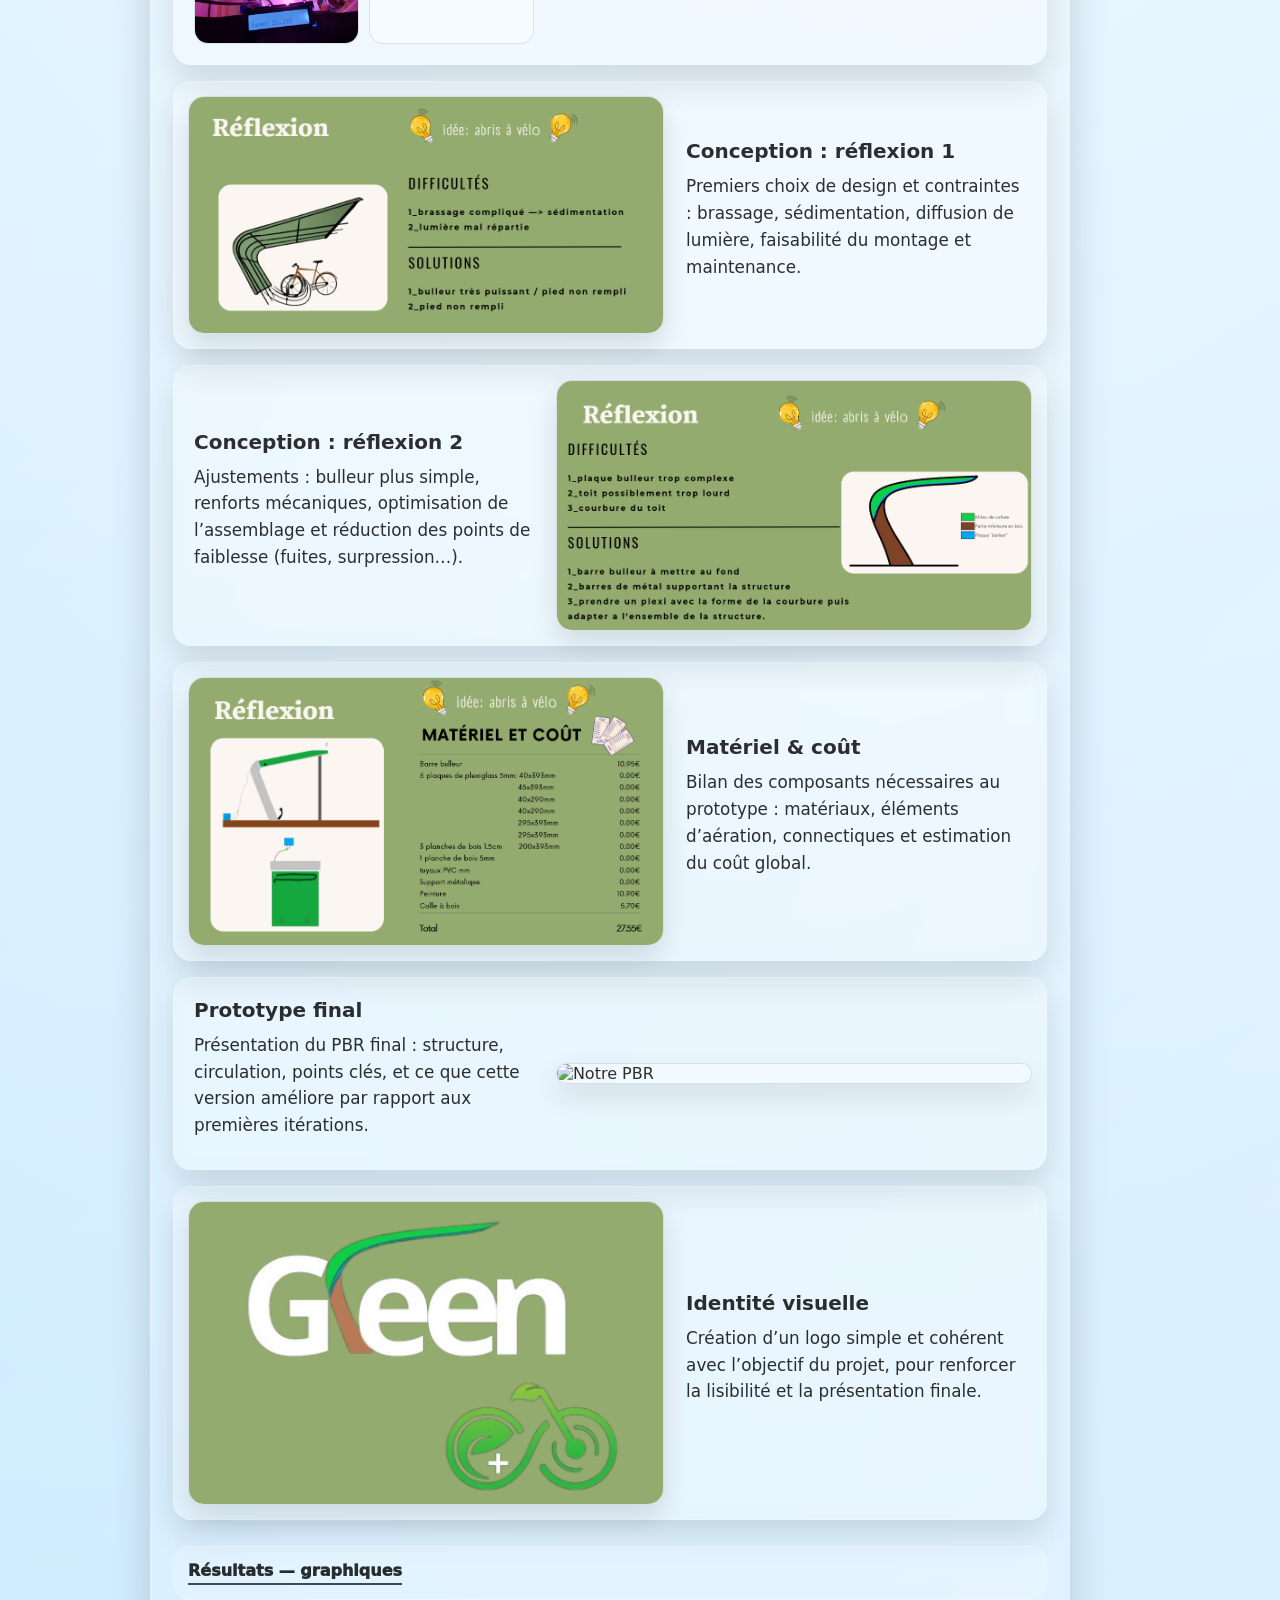
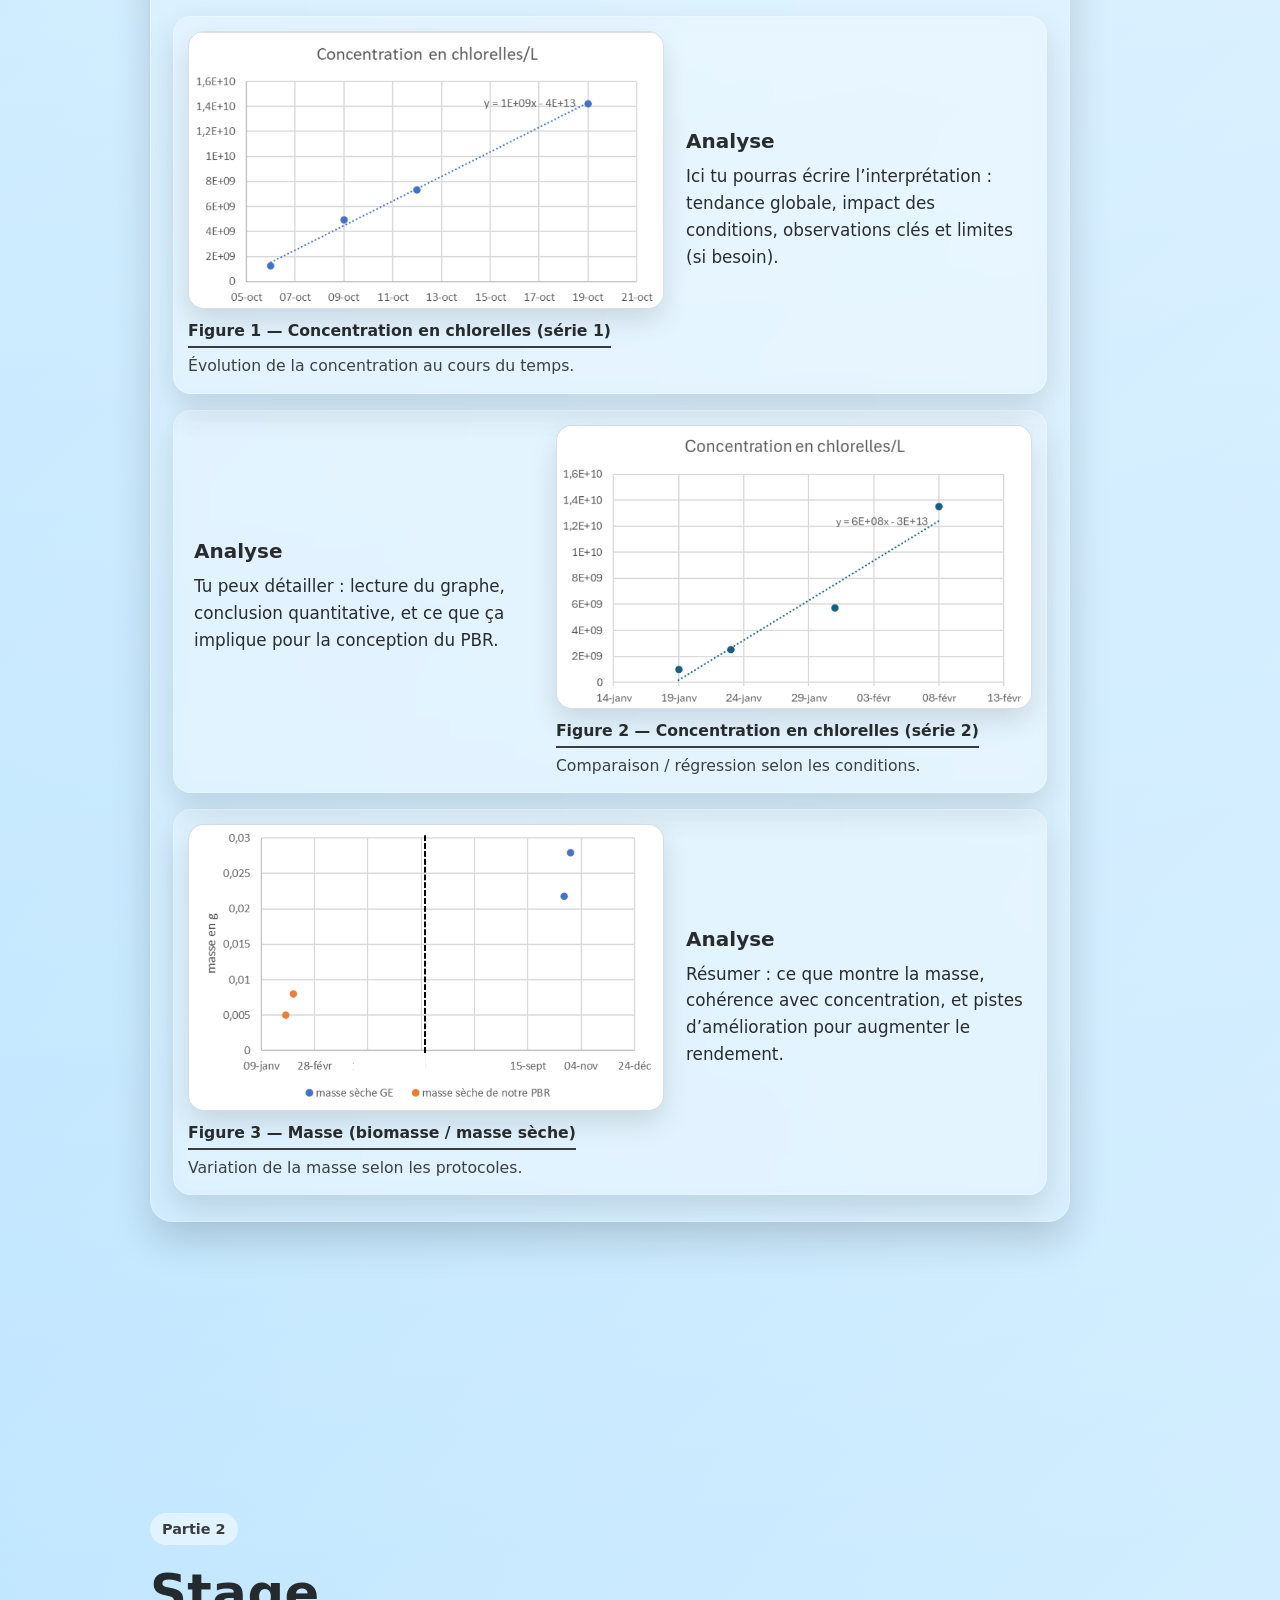
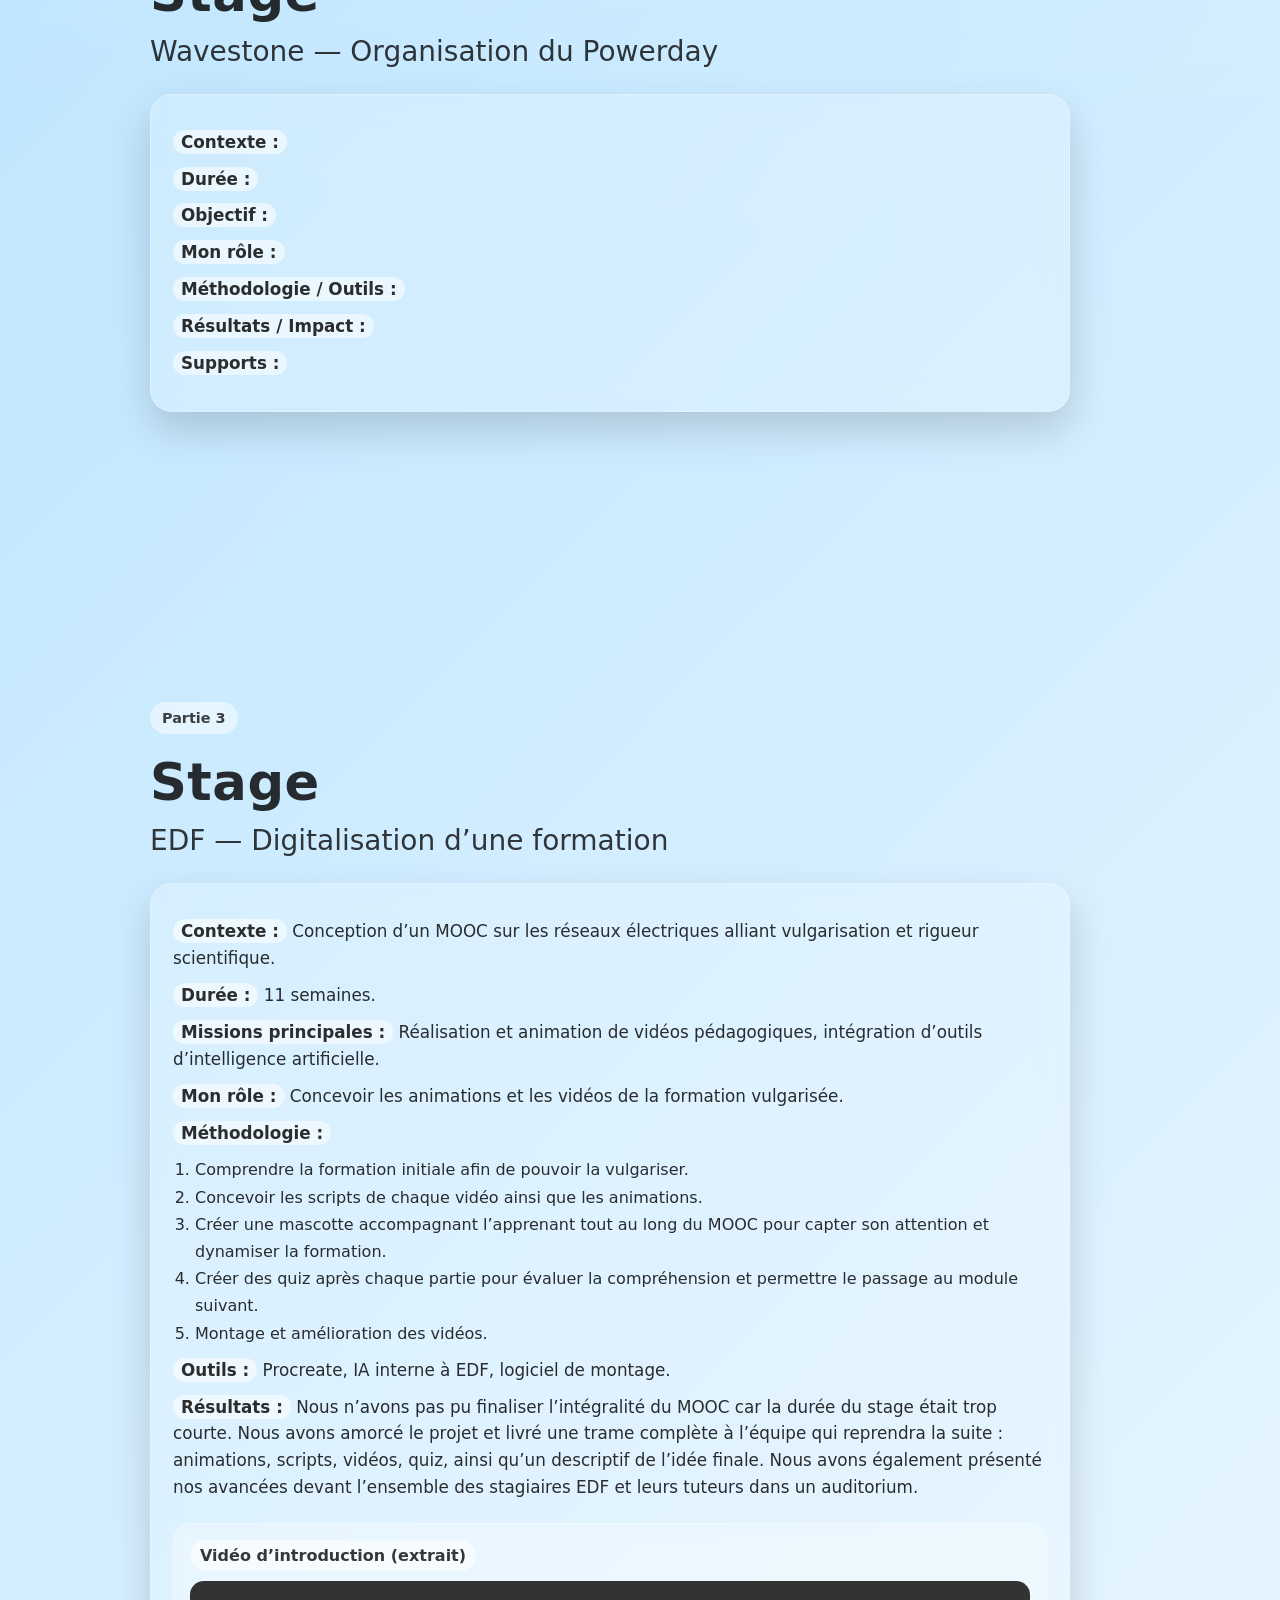
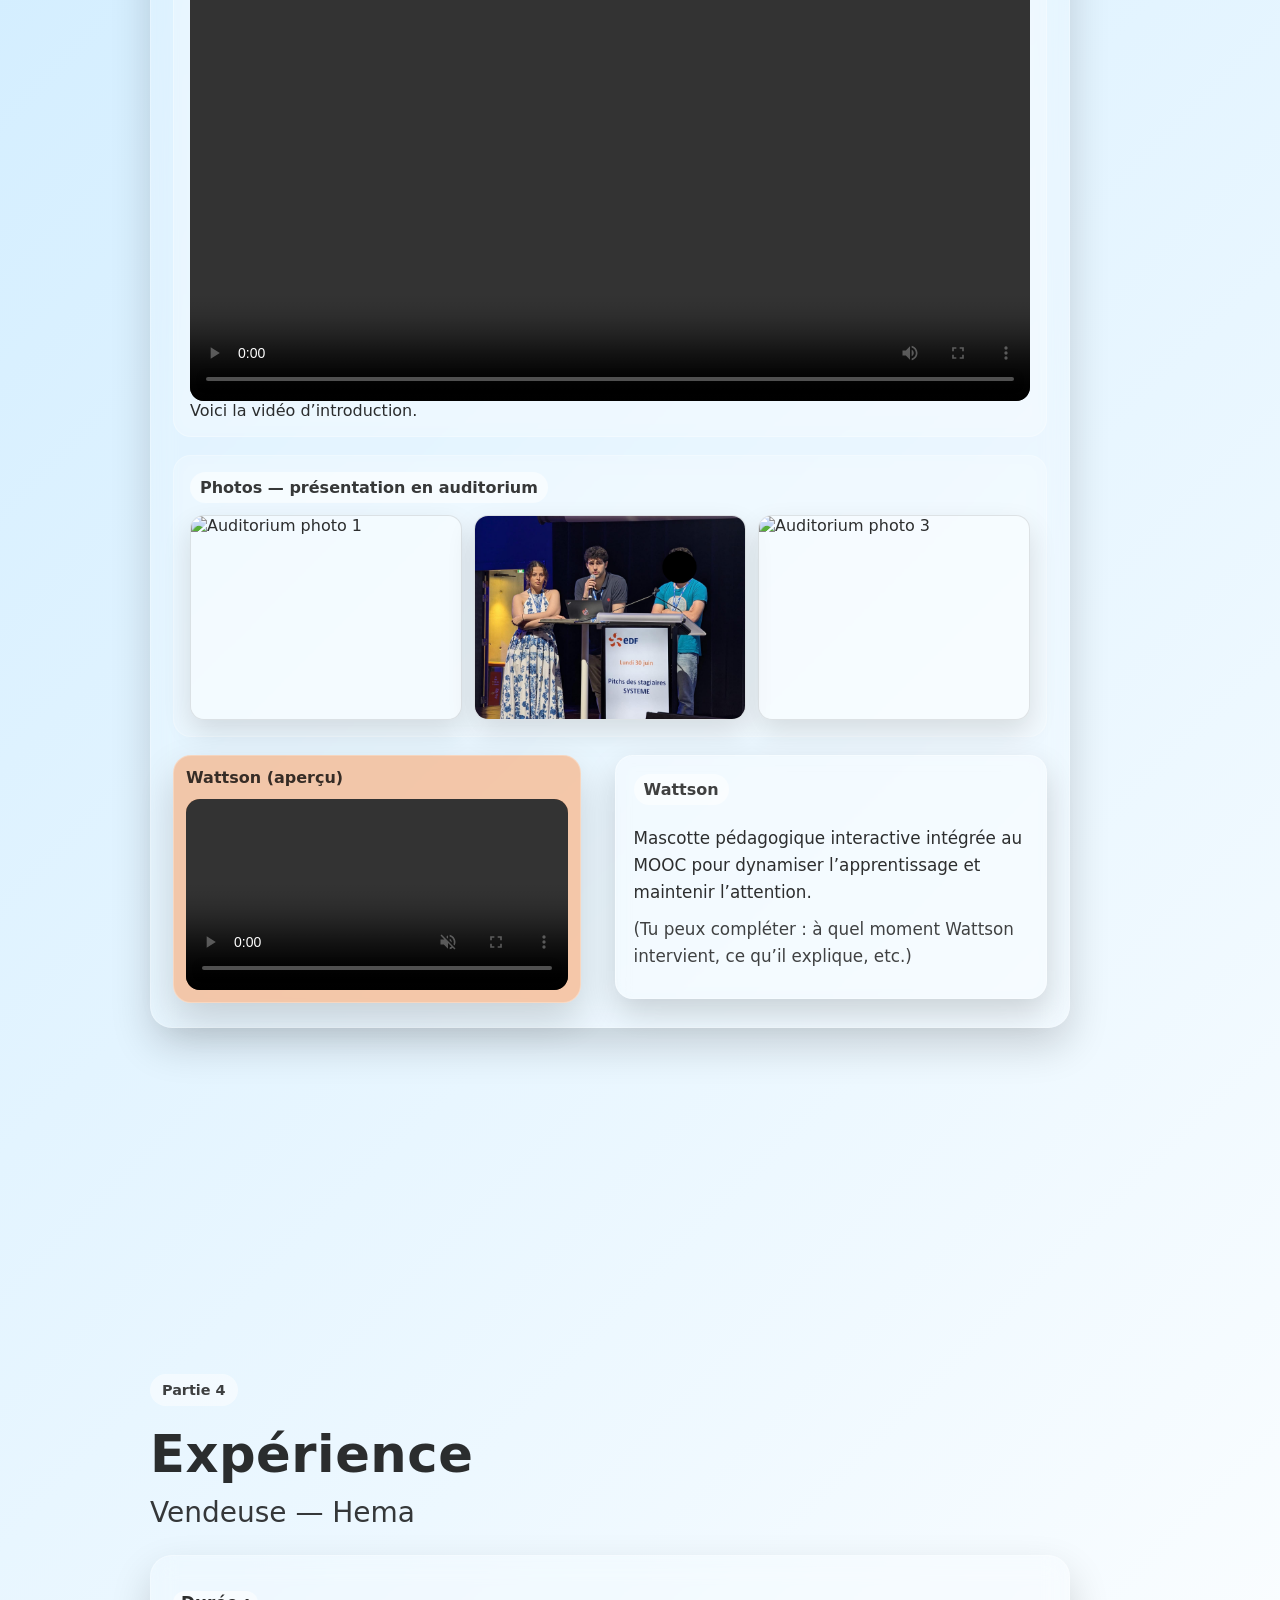
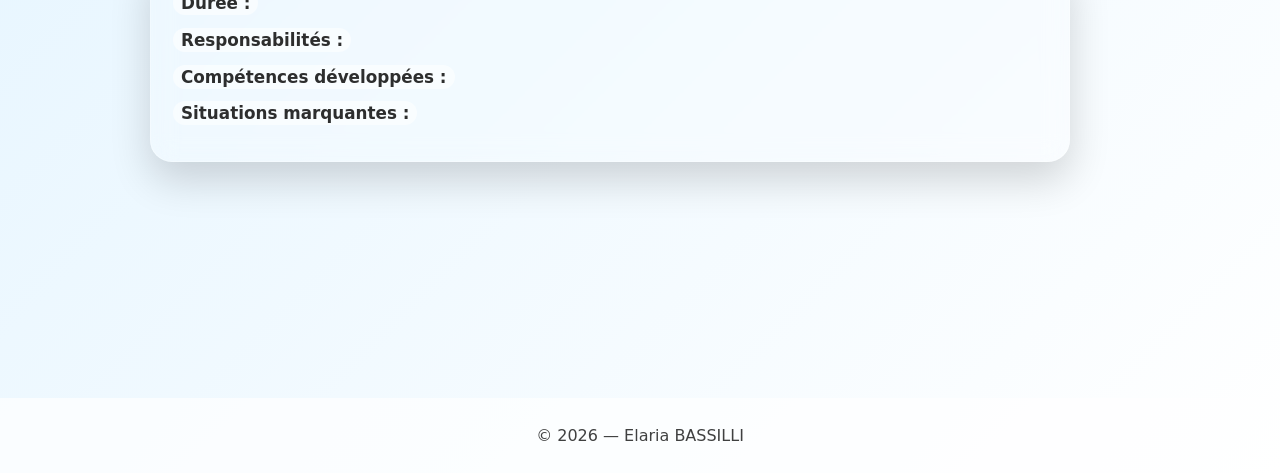
==== commit 8fe8f89a: "Update index.html" ====
--- a/index.html
+++ b/index.html
@@ -64,7 +64,7 @@
 
         <!-- COVER FULL -->
         <div class="app-cover">
-          <img src="media/images/app/cover.png" alt="Urban Algae Project 2023 — Cover">
+          <img src="images/cover.png" alt="Urban Algae Project 2023 — Cover">
         </div>
 
         <!-- INTRO CENTER -->
@@ -96,7 +96,7 @@
 
           <article class="app-row">
             <div class="app-media">
-              <img src="media/images/app/intro-diagram.png" alt="Introduction diagram">
+              <img src="images/intro-diagram.png" alt="Introduction diagram">
             </div>
             <div class="app-text">
               <h3 class="app-h3">Introduction</h3>
@@ -109,7 +109,7 @@
 
           <article class="app-row reverse">
             <div class="app-media">
-              <img src="media/images/app/pbr-concept.png" alt="PBR concept">
+              <img src="images/pbr-concept.png" alt="PBR concept">
             </div>
             <div class="app-text">
               <h3 class="app-h3">Le PBR, un concept simple</h3>
@@ -122,7 +122,7 @@
 
           <article class="app-row">
             <div class="app-media">
-              <img src="media/images/app/grande-exp.png" alt="Grande expérience plan">
+              <img src="images/grande-exp.png" alt="Grande expérience plan">
             </div>
             <div class="app-text">
               <h3 class="app-h3">La grande expérience</h3>
@@ -135,7 +135,7 @@
 
           <article class="app-row reverse">
             <div class="app-media">
-              <img src="media/images/app/grande-exp-photos-1.png" alt="Grande exp photo 1">
+              <img src="images/grande-exp-photos-1.png" alt="Grande exp photo 1">
             </div>
             <div class="app-text">
               <h3 class="app-h3">Montage expérimental</h3>
@@ -144,15 +144,15 @@
                 Cette étape a été essentielle pour assurer reproductibilité et cohérence des mesures.
               </p>
               <div class="app-small-strip">
-                <img src="media/images/app/grande-exp-photos-2.png" alt="Grande exp photo 2">
-                <img src="media/images/app/grande-exp-photos-3.png" alt="Grande exp photo 3">
+                <img src="images/grande-exp-photos-2.png" alt="Grande exp photo 2">
+                <img src="images/grande-exp-photos-3.png" alt="Grande exp photo 3">
               </div>
             </div>
           </article>
 
           <article class="app-row">
             <div class="app-media">
-              <img src="media/images/app/reflexion-1.png" alt="Réflexion 1">
+              <img src="images/reflexion-1.png" alt="Réflexion 1">
             </div>
             <div class="app-text">
               <h3 class="app-h3">Conception : réflexion 1</h3>
@@ -165,7 +165,7 @@
 
           <article class="app-row reverse">
             <div class="app-media">
-              <img src="media/images/app/reflexion-2.png" alt="Réflexion 2">
+              <img src="images/reflexion-2.png" alt="Réflexion 2">
             </div>
             <div class="app-text">
               <h3 class="app-h3">Conception : réflexion 2</h3>
@@ -178,7 +178,7 @@
 
           <article class="app-row">
             <div class="app-media">
-              <img src="media/images/app/materiel-et-cout.png" alt="Matériel et coût">
+              <img src="images/materiel-et-cout.png" alt="Matériel et coût">
             </div>
             <div class="app-text">
               <h3 class="app-h3">Matériel & coût</h3>
@@ -188,55 +188,11 @@
               </p>
             </div>
           </article>
-
-          <!-- FUITES STEP BY STEP -->
-          <div class="app-divider">
-            <span class="app-divider-title">Itérations — fuites & corrections (3 étapes)</span>
-          </div>
-
-          <article class="app-row">
-            <div class="app-media">
-              <img src="media/images/app/fuite-1.png" alt="Fuite 1">
-            </div>
-            <div class="app-text">
-              <h3 class="app-h3">Étape 1 — Diagnostic</h3>
-              <p>
-                Première détection de fuite : localisation, analyse des causes possibles
-                (joints, connectiques, surpression, assemblage).
-              </p>
-            </div>
-          </article>
-
-          <article class="app-row reverse">
-            <div class="app-media">
-              <img src="media/images/app/fuite-2.png" alt="Fuite 2">
-            </div>
-            <div class="app-text">
-              <h3 class="app-h3">Étape 2 — Correction</h3>
-              <p>
-                Application de solutions : mastic/silicone, renforcement de l’étanchéité,
-                ajustement des éléments et contrôle de stabilité.
-              </p>
-            </div>
-          </article>
-
-          <article class="app-row">
-            <div class="app-media">
-              <img src="media/images/app/fuite-3.png" alt="Fuite 3">
-            </div>
-            <div class="app-text">
-              <h3 class="app-h3">Étape 3 — Stabilisation</h3>
-              <p>
-                Résultat après corrections : vérification des points sensibles,
-                validation avant réintroduction du milieu de culture.
-              </p>
-            </div>
-          </article>
-
+          
           <!-- NOTRE PBR -->
           <article class="app-row reverse">
             <div class="app-media">
-              <img src="media/images/app/notre-pbr.png" alt="Notre PBR">
+              <img src="images/notre-pbr.png" alt="Notre PBR">
             </div>
             <div class="app-text">
               <h3 class="app-h3">Prototype final</h3>
@@ -250,7 +206,7 @@
           <!-- LOGO -->
           <article class="app-row">
             <div class="app-media">
-              <img src="media/images/app/logo.png" alt="Logo">
+              <img src="images/logo.png" alt="Logo">
             </div>
             <div class="app-text">
               <h3 class="app-h3">Identité visuelle</h3>
@@ -268,7 +224,7 @@
 
           <article class="app-row">
             <div class="app-media">
-              <img src="media/images/app/graph-chlorelles-1.png" alt="Graph chlorelles 1">
+              <img src="images/graph-chlorelles-1.png" alt="Graph chlorelles 1">
               <div class="app-figcap">
                 <span class="app-figtitle">Figure 1 — Concentration en chlorelles (série 1)</span>
                 <span class="app-figdesc">Évolution de la concentration au cours du temps.</span>
@@ -285,7 +241,7 @@
 
           <article class="app-row reverse">
             <div class="app-media">
-              <img src="media/images/app/graph-chlorelles-2.png" alt="Graph chlorelles 2">
+              <img src="images/graph-chlorelles-2.png" alt="Graph chlorelles 2">
               <div class="app-figcap">
                 <span class="app-figtitle">Figure 2 — Concentration en chlorelles (série 2)</span>
                 <span class="app-figdesc">Comparaison / régression selon les conditions.</span>
@@ -302,7 +258,7 @@
 
           <article class="app-row">
             <div class="app-media">
-              <img src="media/images/app/graph-masse.png" alt="Graph masse">
+              <img src="images/graph-masse.png" alt="Graph masse">
               <div class="app-figcap">
                 <span class="app-figtitle">Figure 3 — Masse (biomasse / masse sèche)</span>
                 <span class="app-figdesc">Variation de la masse selon les protocoles.</span>
@@ -376,7 +332,7 @@
         <div class="edf-hero">
           <div class="edf-hero-title">Vidéo d’introduction (extrait)</div>
           <div class="edf-hero-video">
-            <video src="media/videos/edf-demo.mp4" controls playsinline preload="metadata"></video>
+            <video src="videos/edf-demo.mp4" controls playsinline preload="metadata"></video>
           </div>
           <div class="edf-hero-note">Voici la vidéo d’introduction.</div>
         </div>
@@ -384,9 +340,9 @@
         <div class="edf-gallery">
           <div class="edf-gallery-title">Photos — présentation en auditorium</div>
           <div class="edf-gallery-grid">
-            <img src="media/images/edf/auditorium-1.jpeg" alt="Auditorium photo 1">
-            <img src="media/images/edf/auditorium-2.jpeg" alt="Auditorium photo 2">
-            <img src="media/images/edf/auditorium-3.jpeg" alt="Auditorium photo 3">
+            <img src="images/auditorium-1.jpeg" alt="Auditorium photo 1">
+            <img src="images/auditorium-2.jpeg" alt="Auditorium photo 2">
+            <img src="images/auditorium-3.jpeg" alt="Auditorium photo 3">
           </div>
         </div>
 
@@ -394,7 +350,7 @@
           <div class="edf-video-left">
             <div class="edf-video-left-title">Wattson (aperçu)</div>
             <div class="edf-video-left-frame">
-              <video src="media/videos/Wattson.edf.mp4" controls playsinline muted preload="metadata"></video>
+              <video src="videos/wattson.edf.mp4" controls playsinline muted preload="metadata"></video>
             </div>
           </div>
 
@@ -431,4 +387,4 @@
 
   <script src="script.js"></script>
 </body>
-</html>+</html>
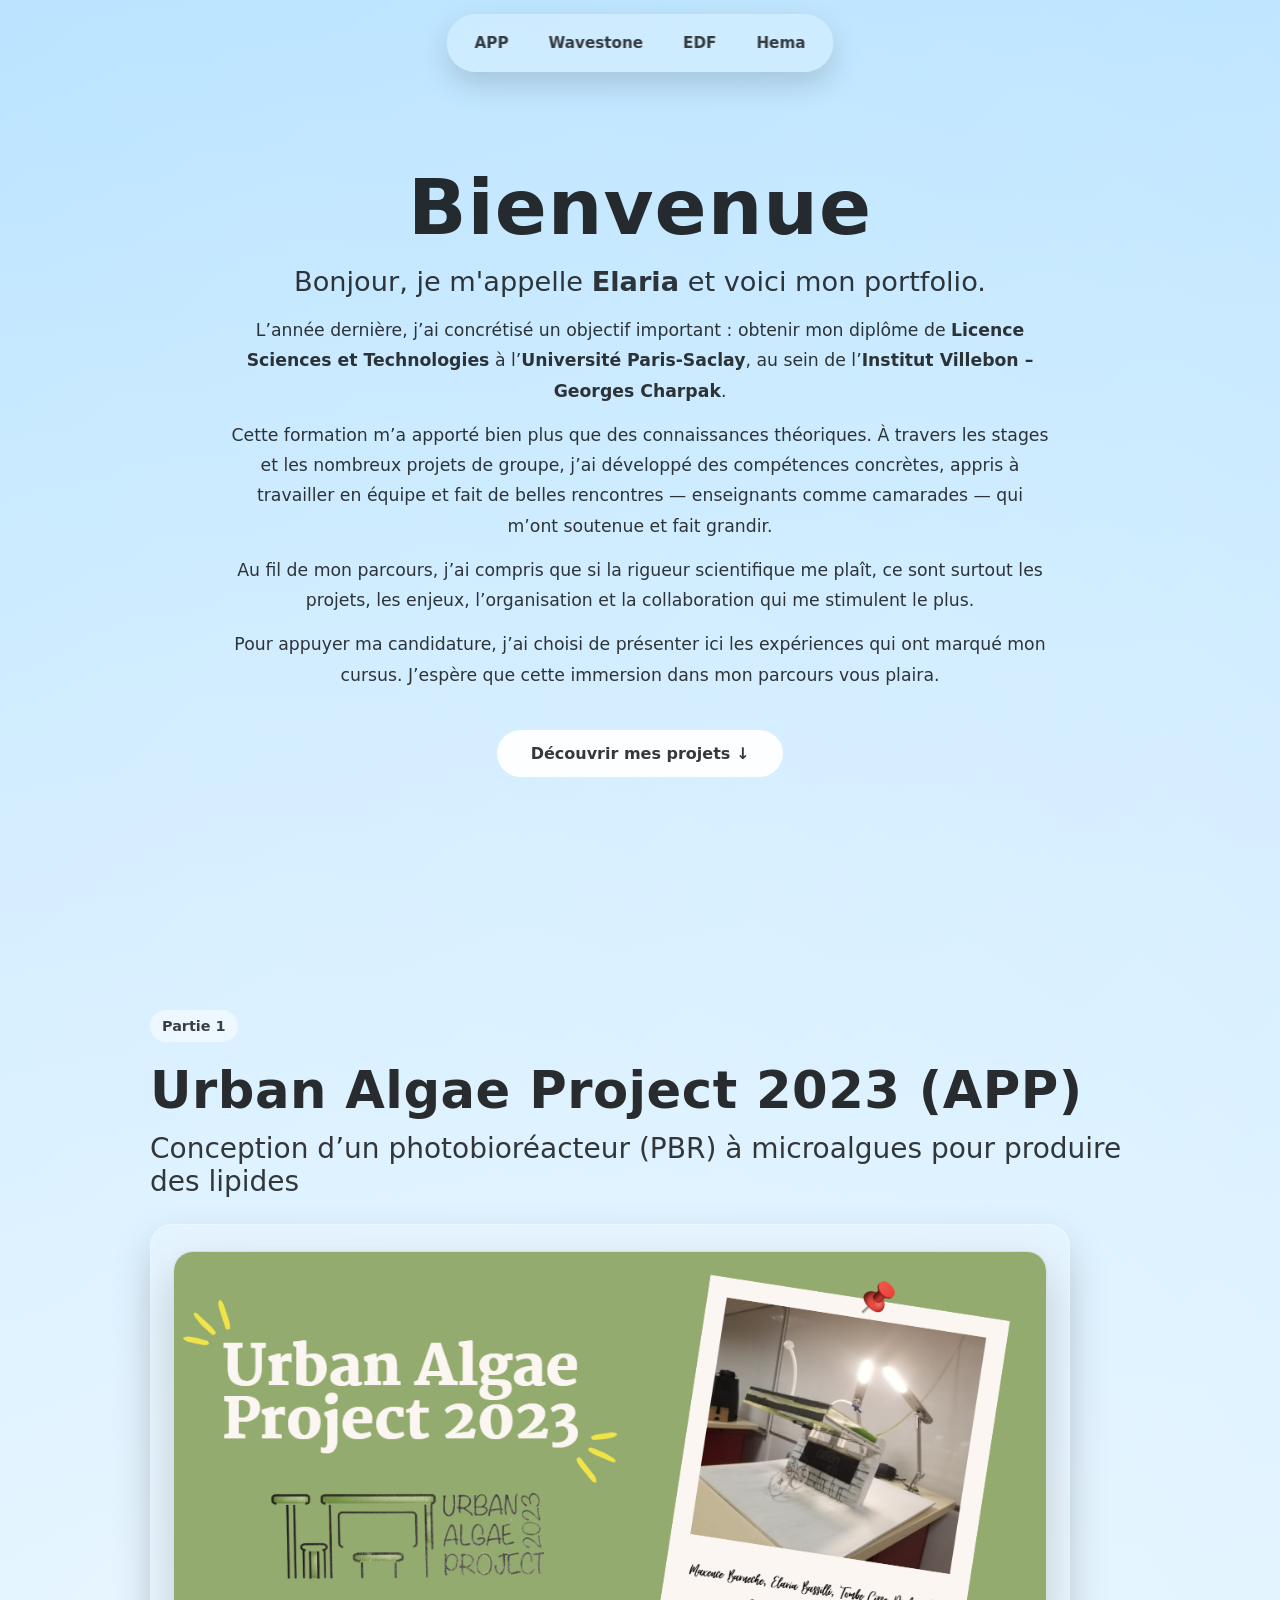
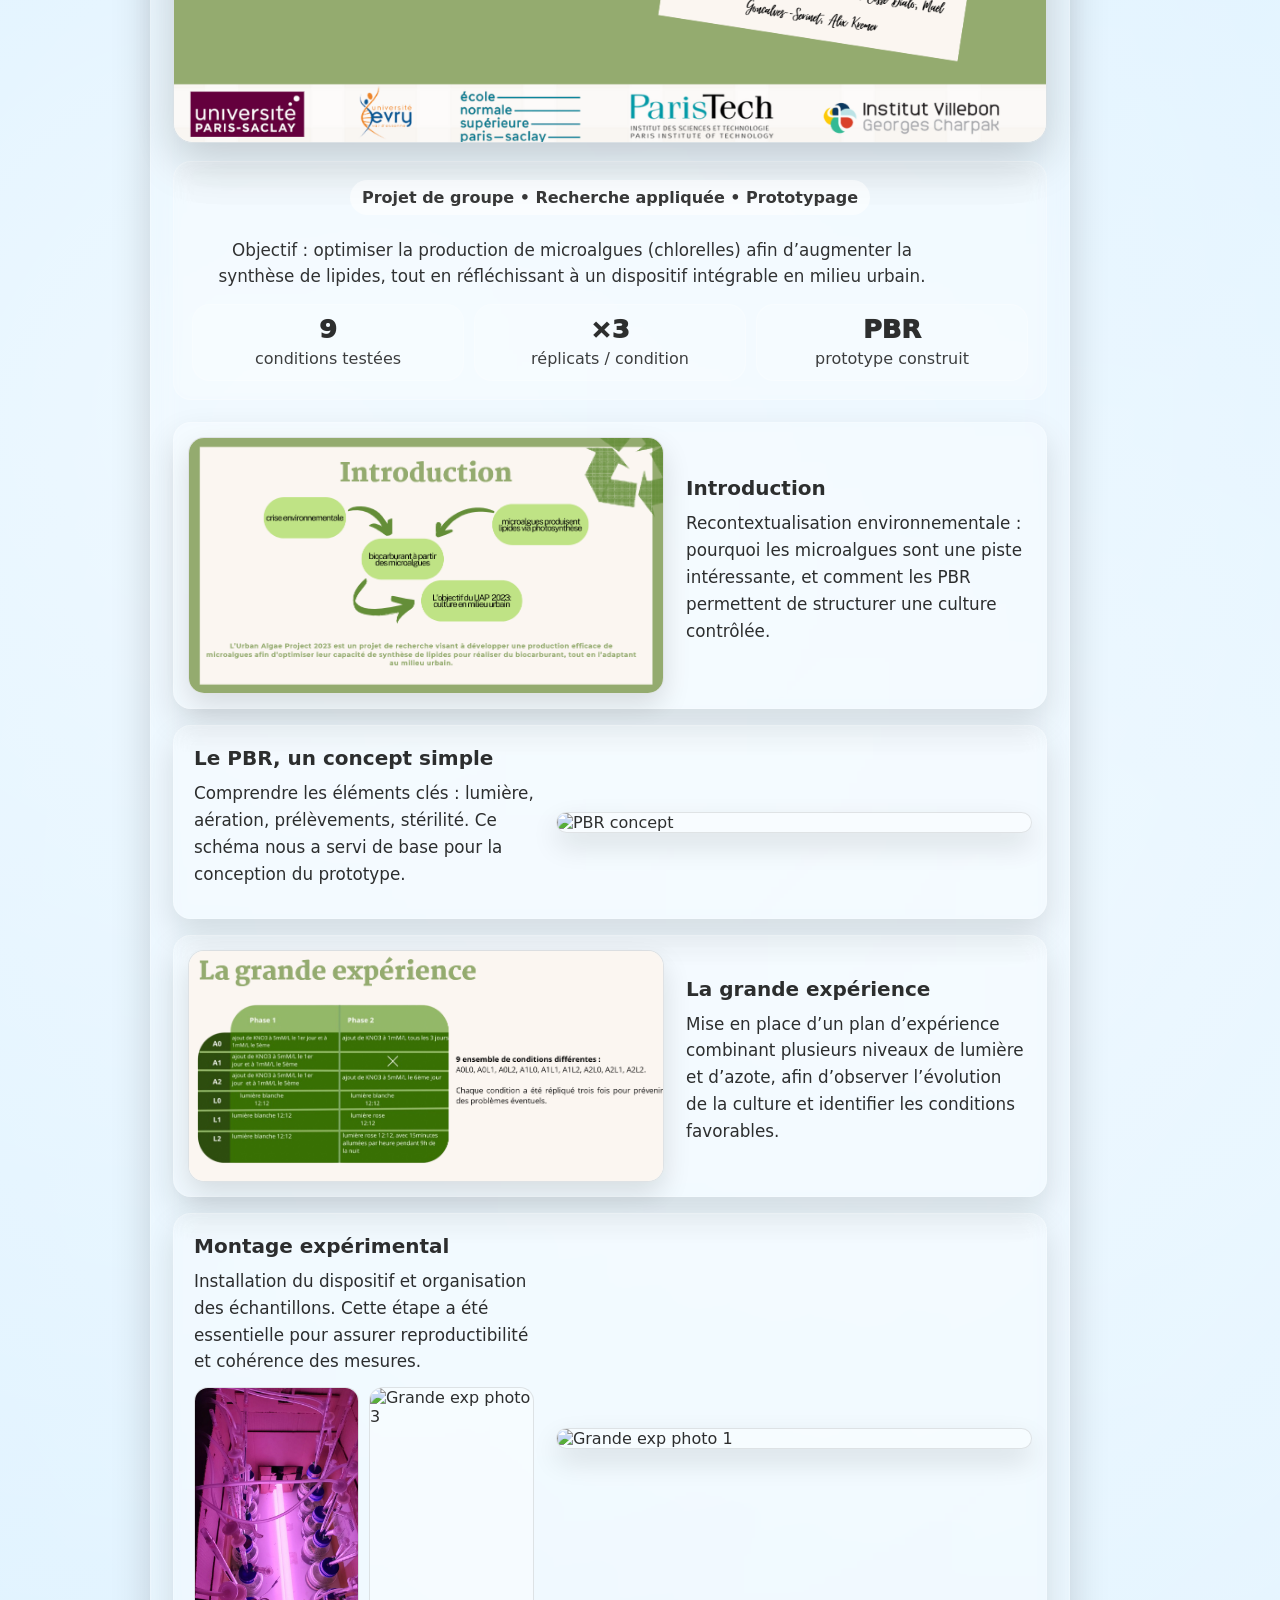
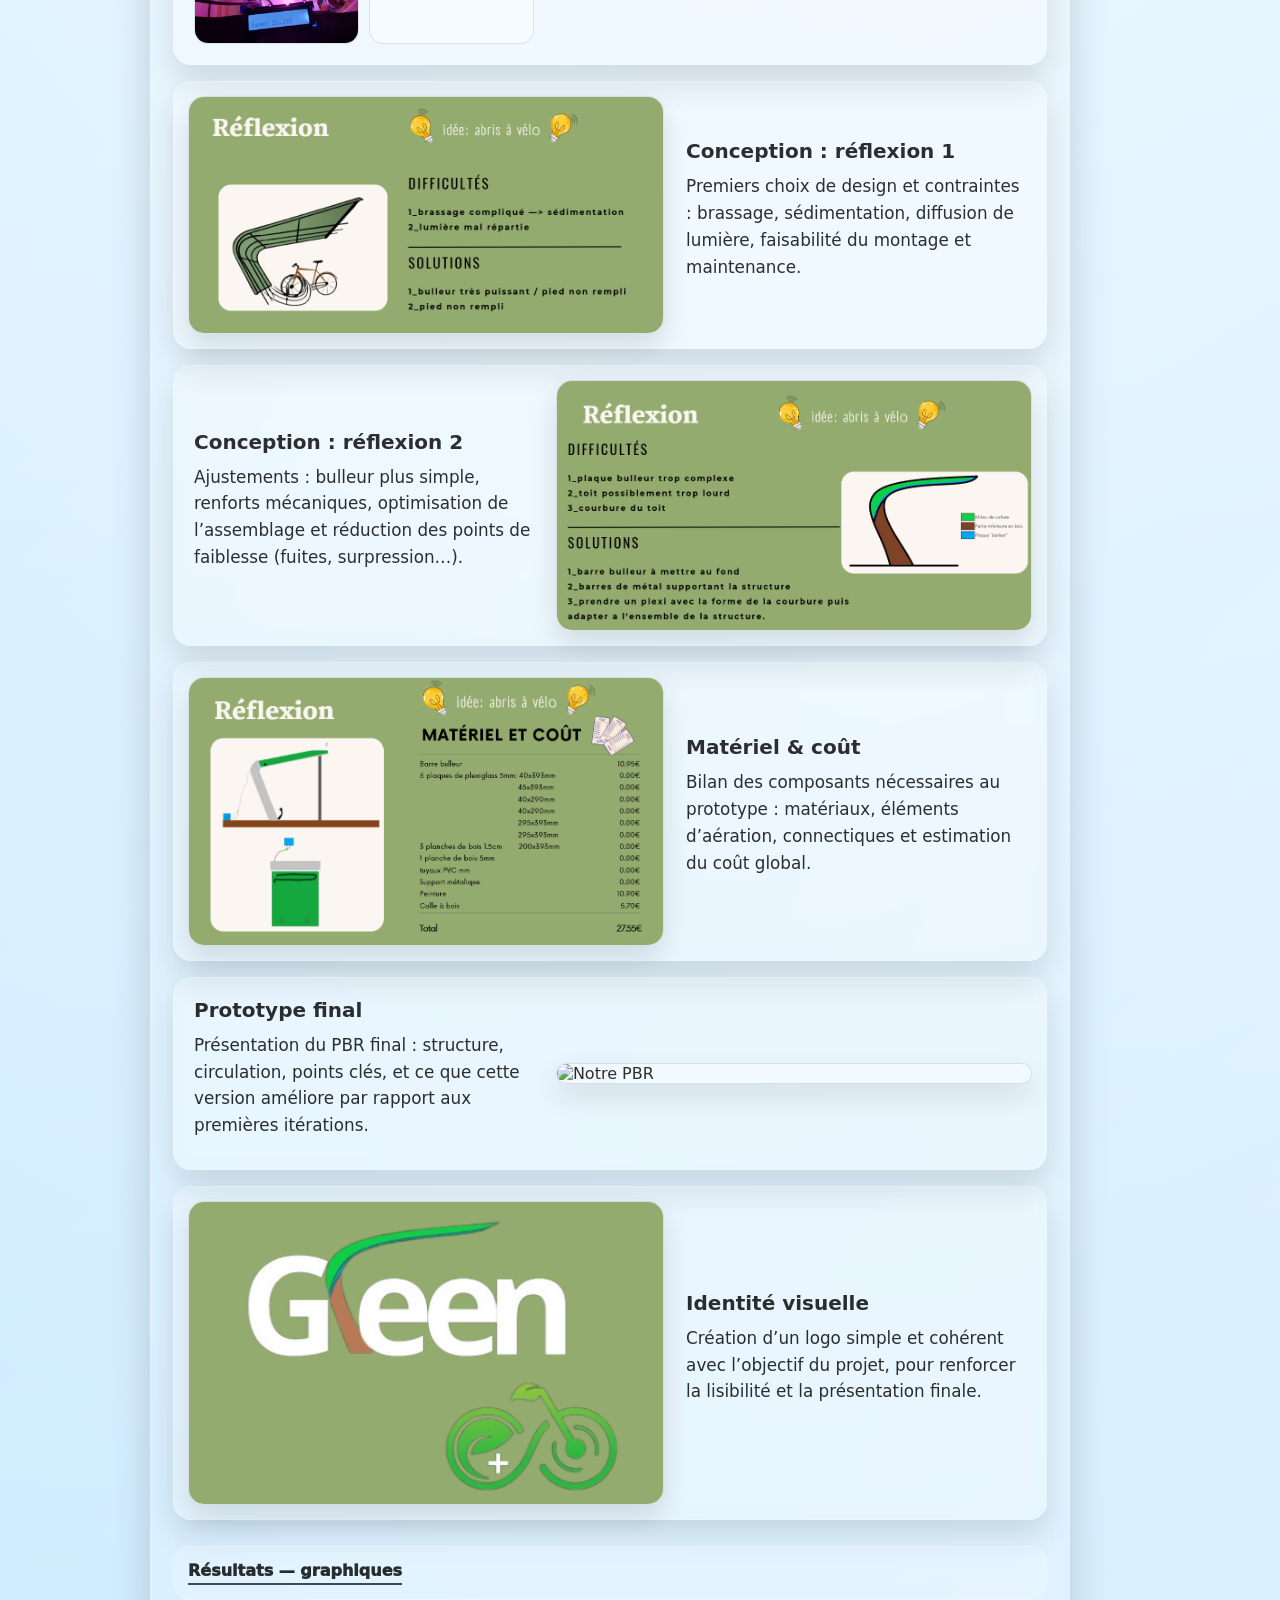
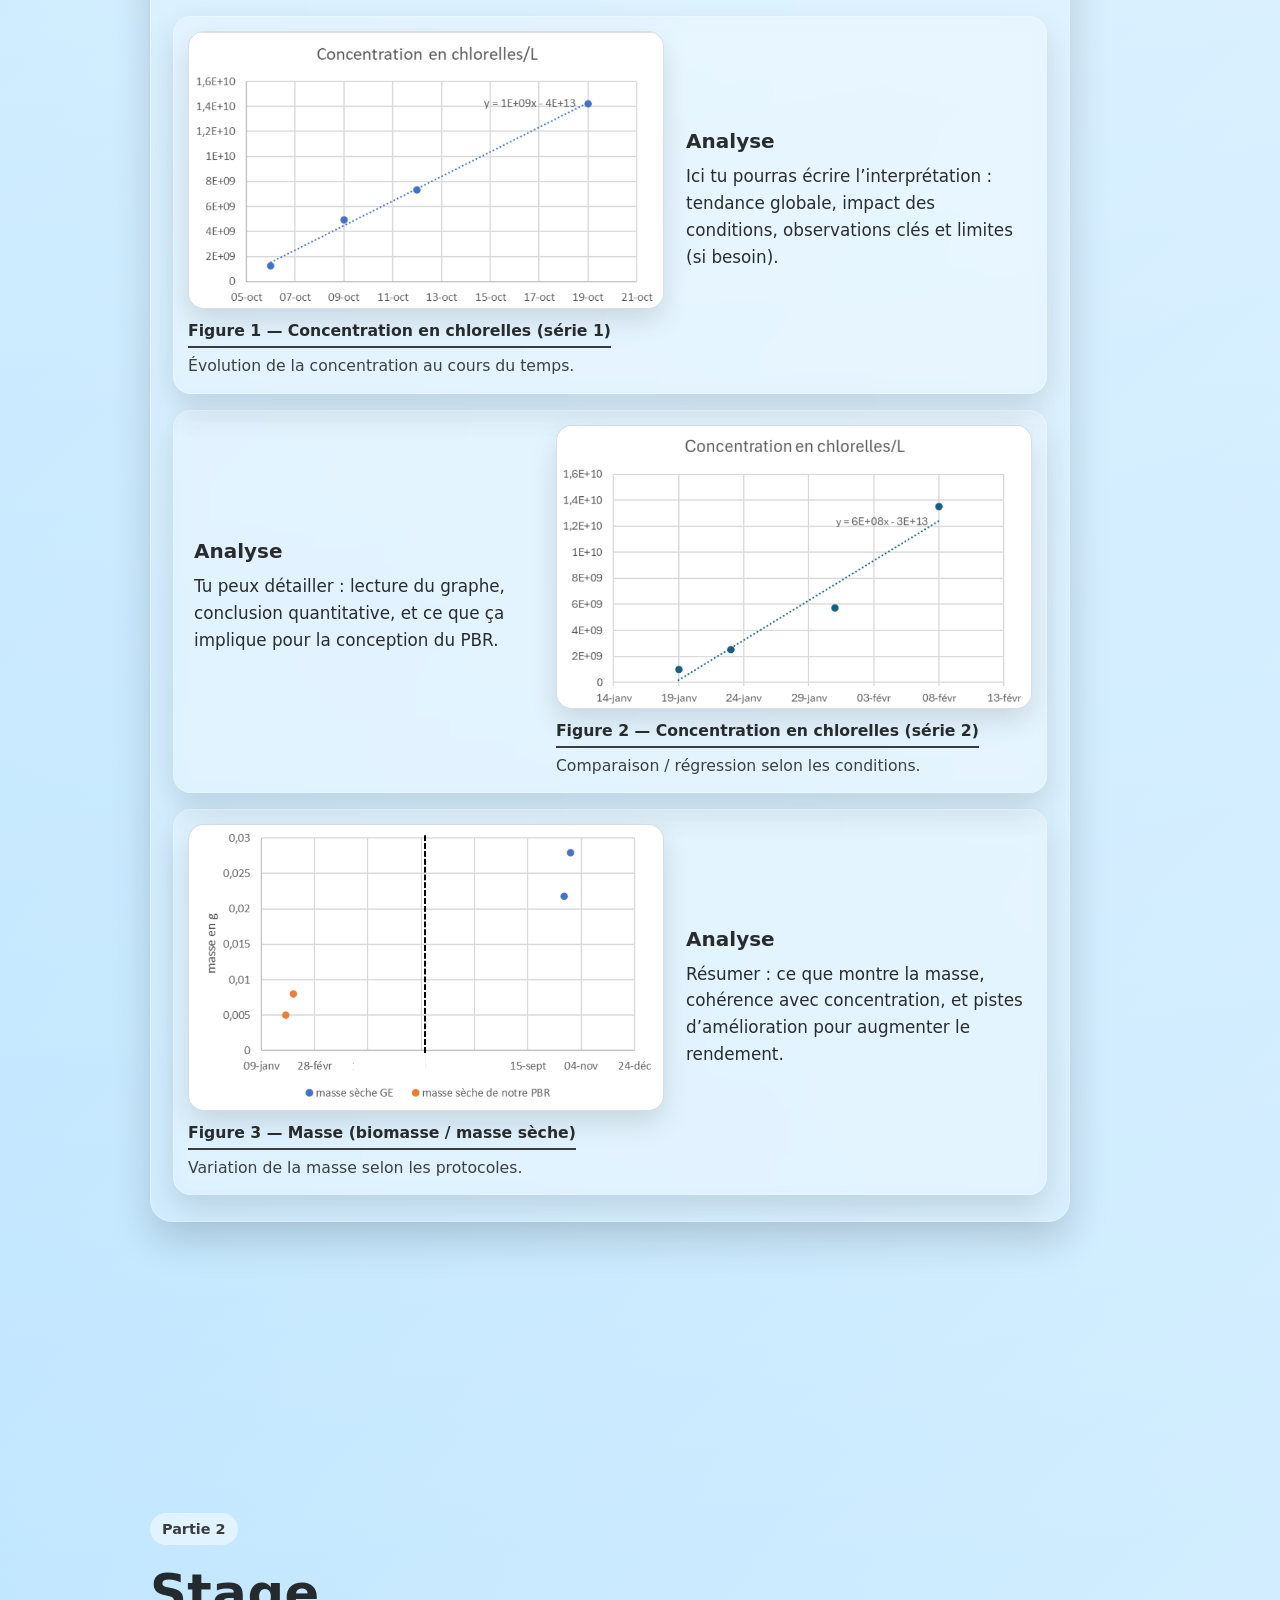
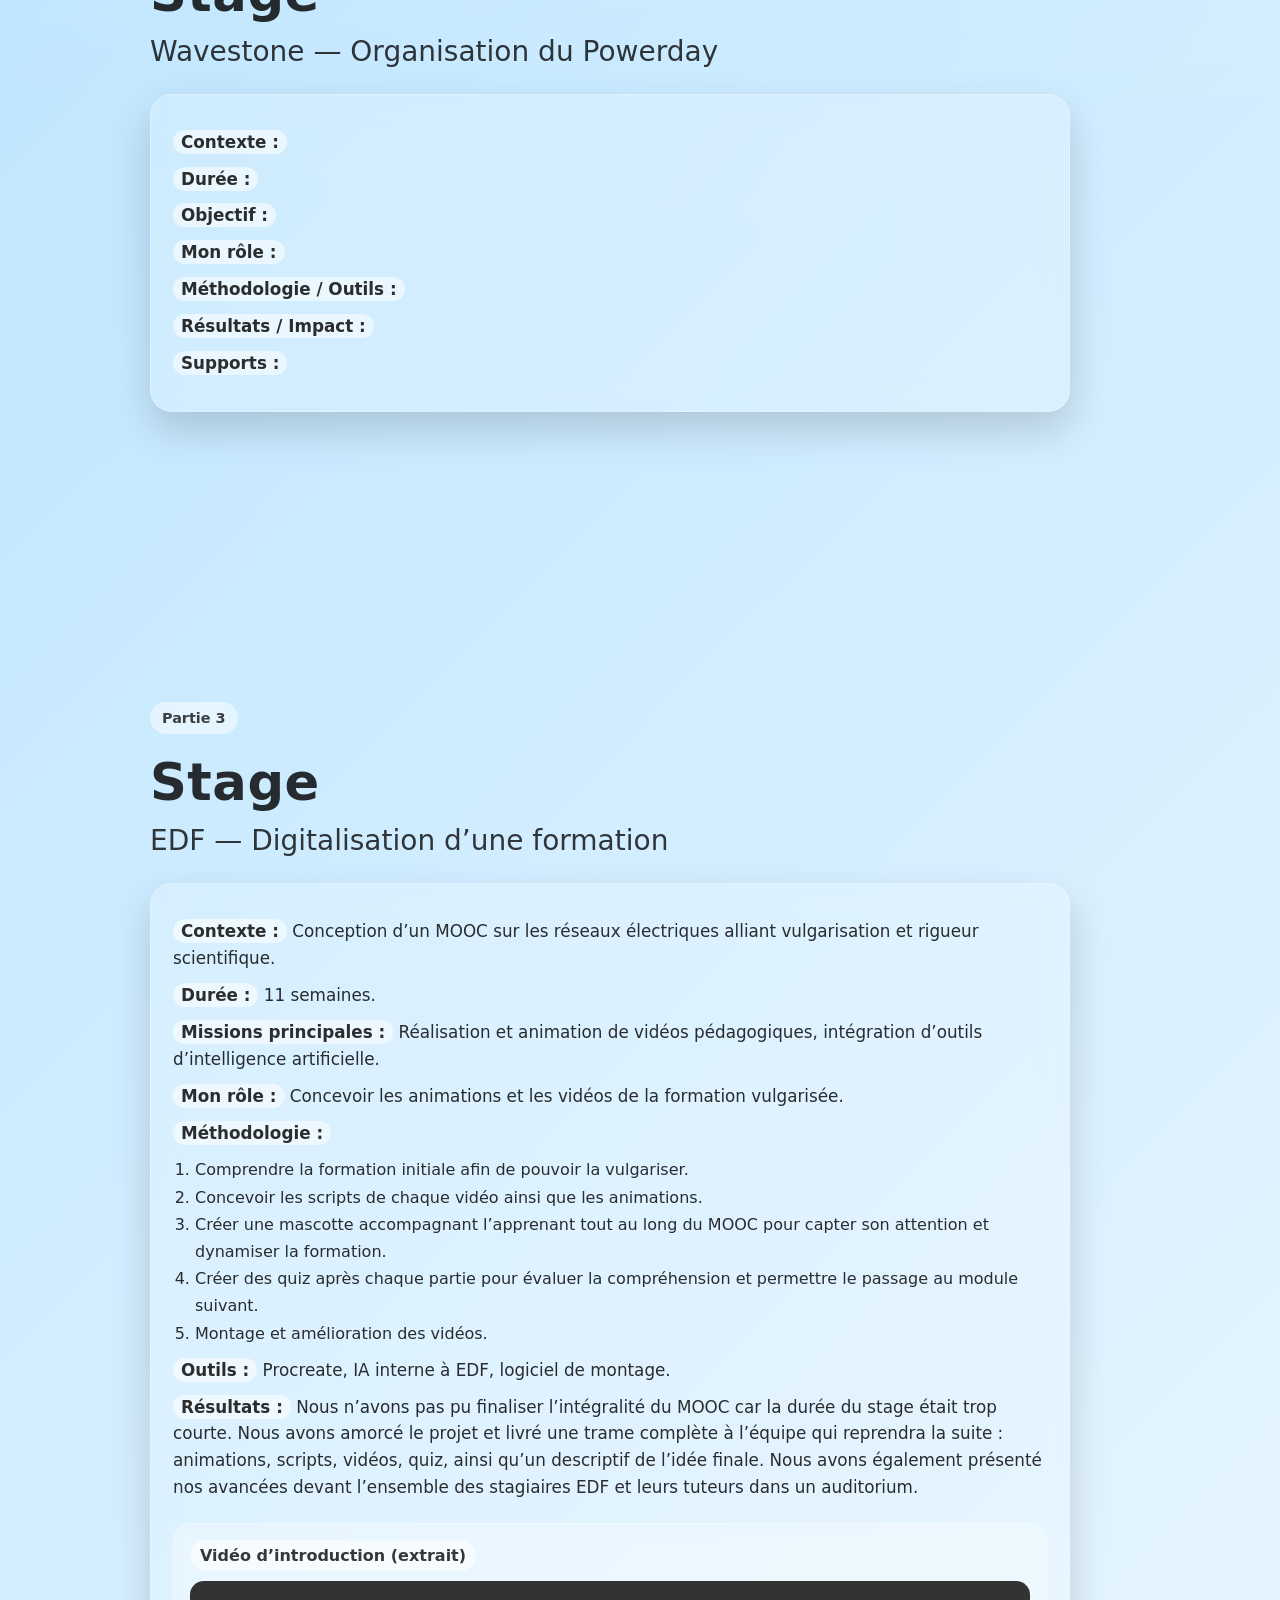
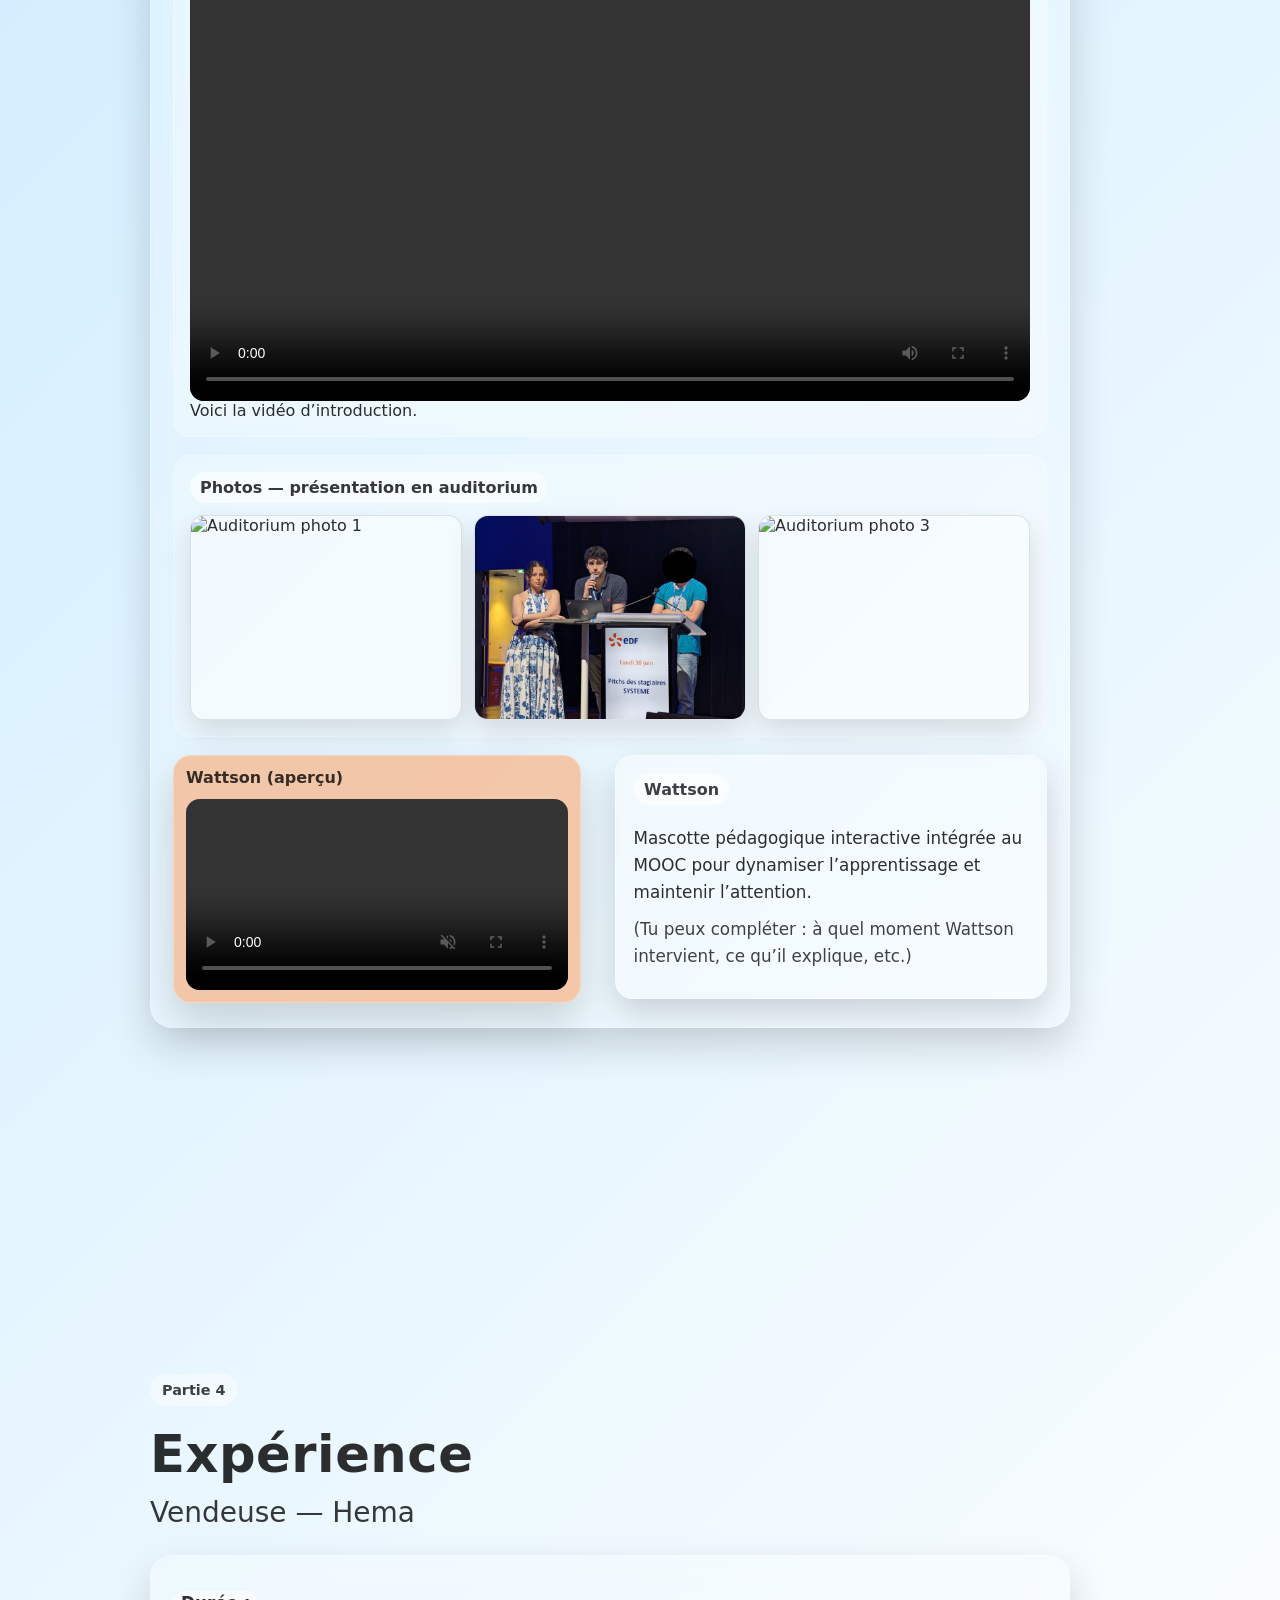
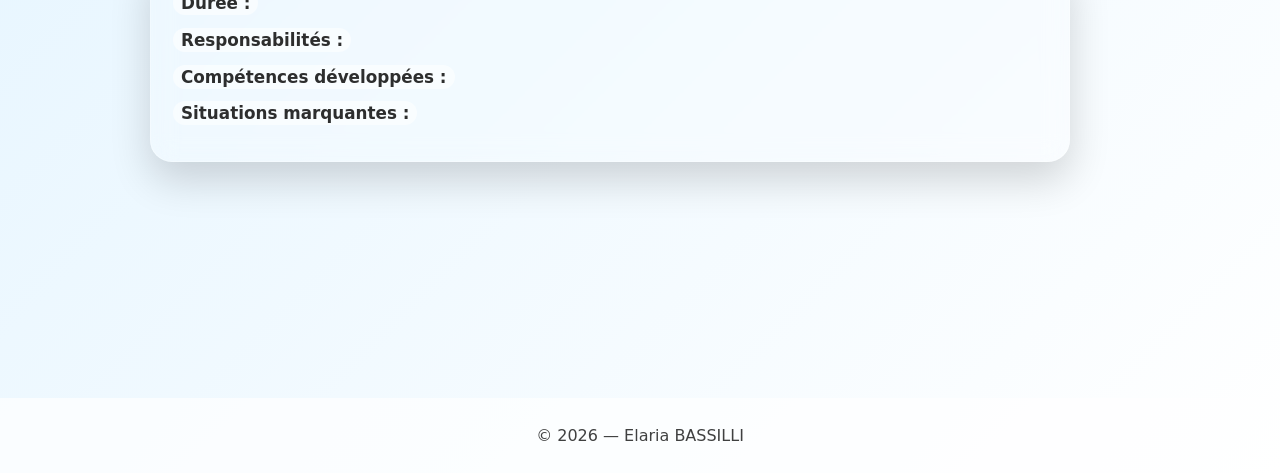
==== commit f44e9f80: "Restore index.html with original content" ====
--- a/index.html
+++ b/index.html
@@ -332,7 +332,9 @@
         <div class="edf-hero">
           <div class="edf-hero-title">Vidéo d’introduction (extrait)</div>
           <div class="edf-hero-video">
-            <video src="videos/edf-demo.mp4" controls playsinline preload="metadata"></video>
+            <video controls playsinline preload="metadata">
+              <source src="videos/edf-demo.mp4" type="video/mp4">
+            </video>
           </div>
           <div class="edf-hero-note">Voici la vidéo d’introduction.</div>
         </div>
@@ -350,7 +352,7 @@
           <div class="edf-video-left">
             <div class="edf-video-left-title">Wattson (aperçu)</div>
             <div class="edf-video-left-frame">
-              <video src="videos/wattson.edf.mp4" controls playsinline muted preload="metadata"></video>
+              <video src="videos/wattson-edf.mp4" controls playsinline muted preload="metadata"></video>
             </div>
           </div>
 
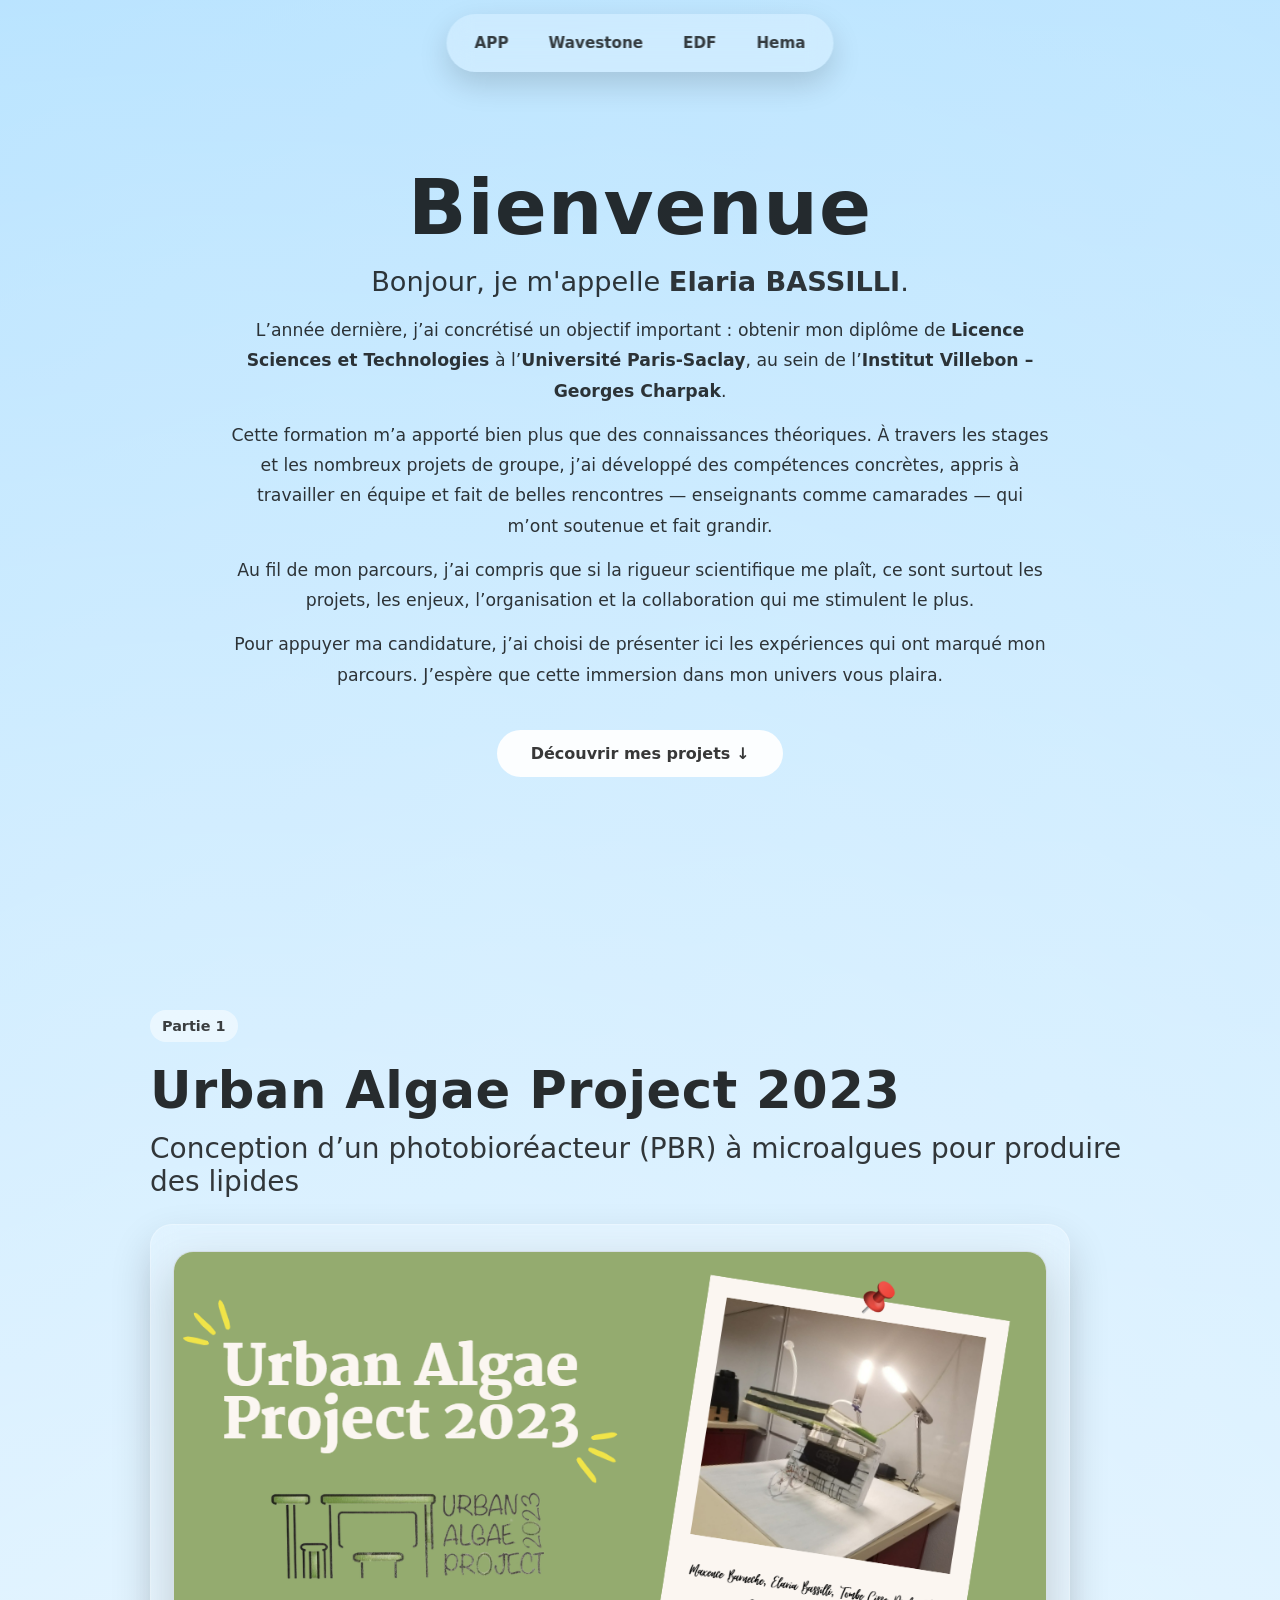
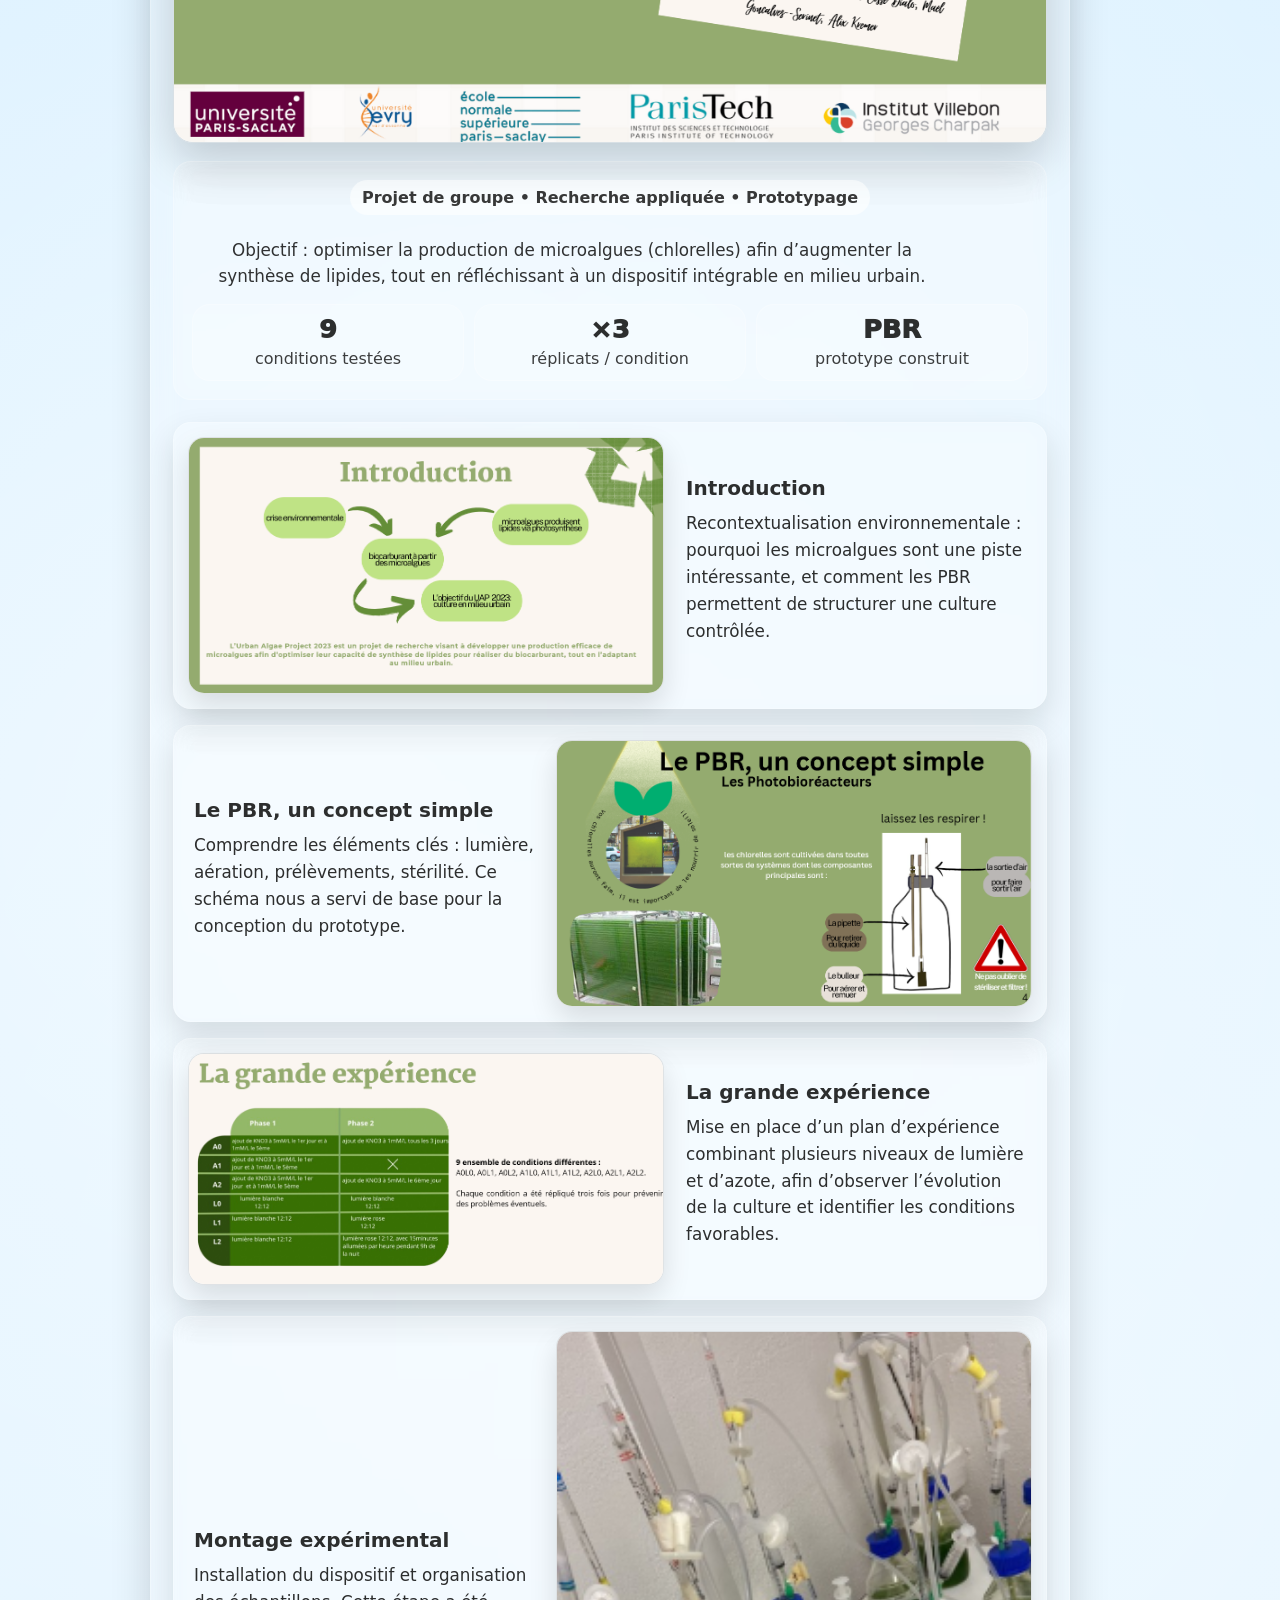
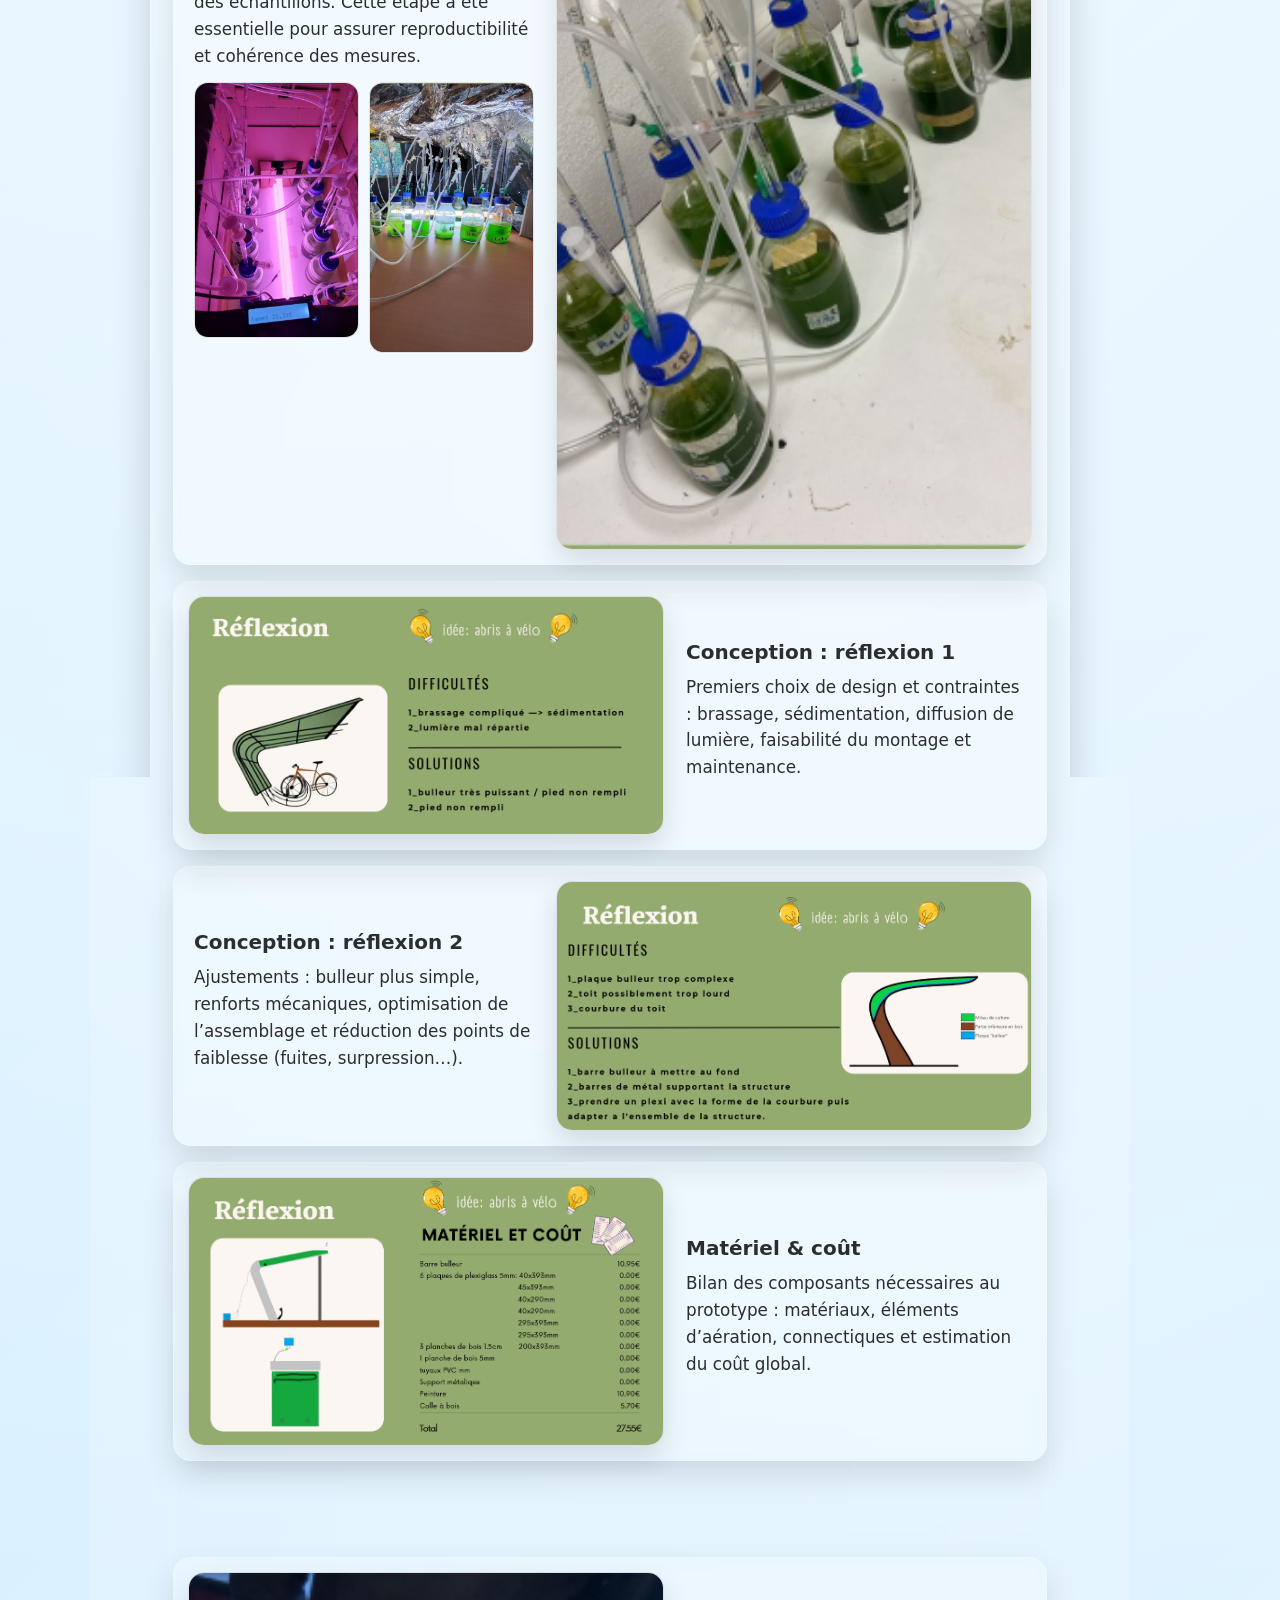
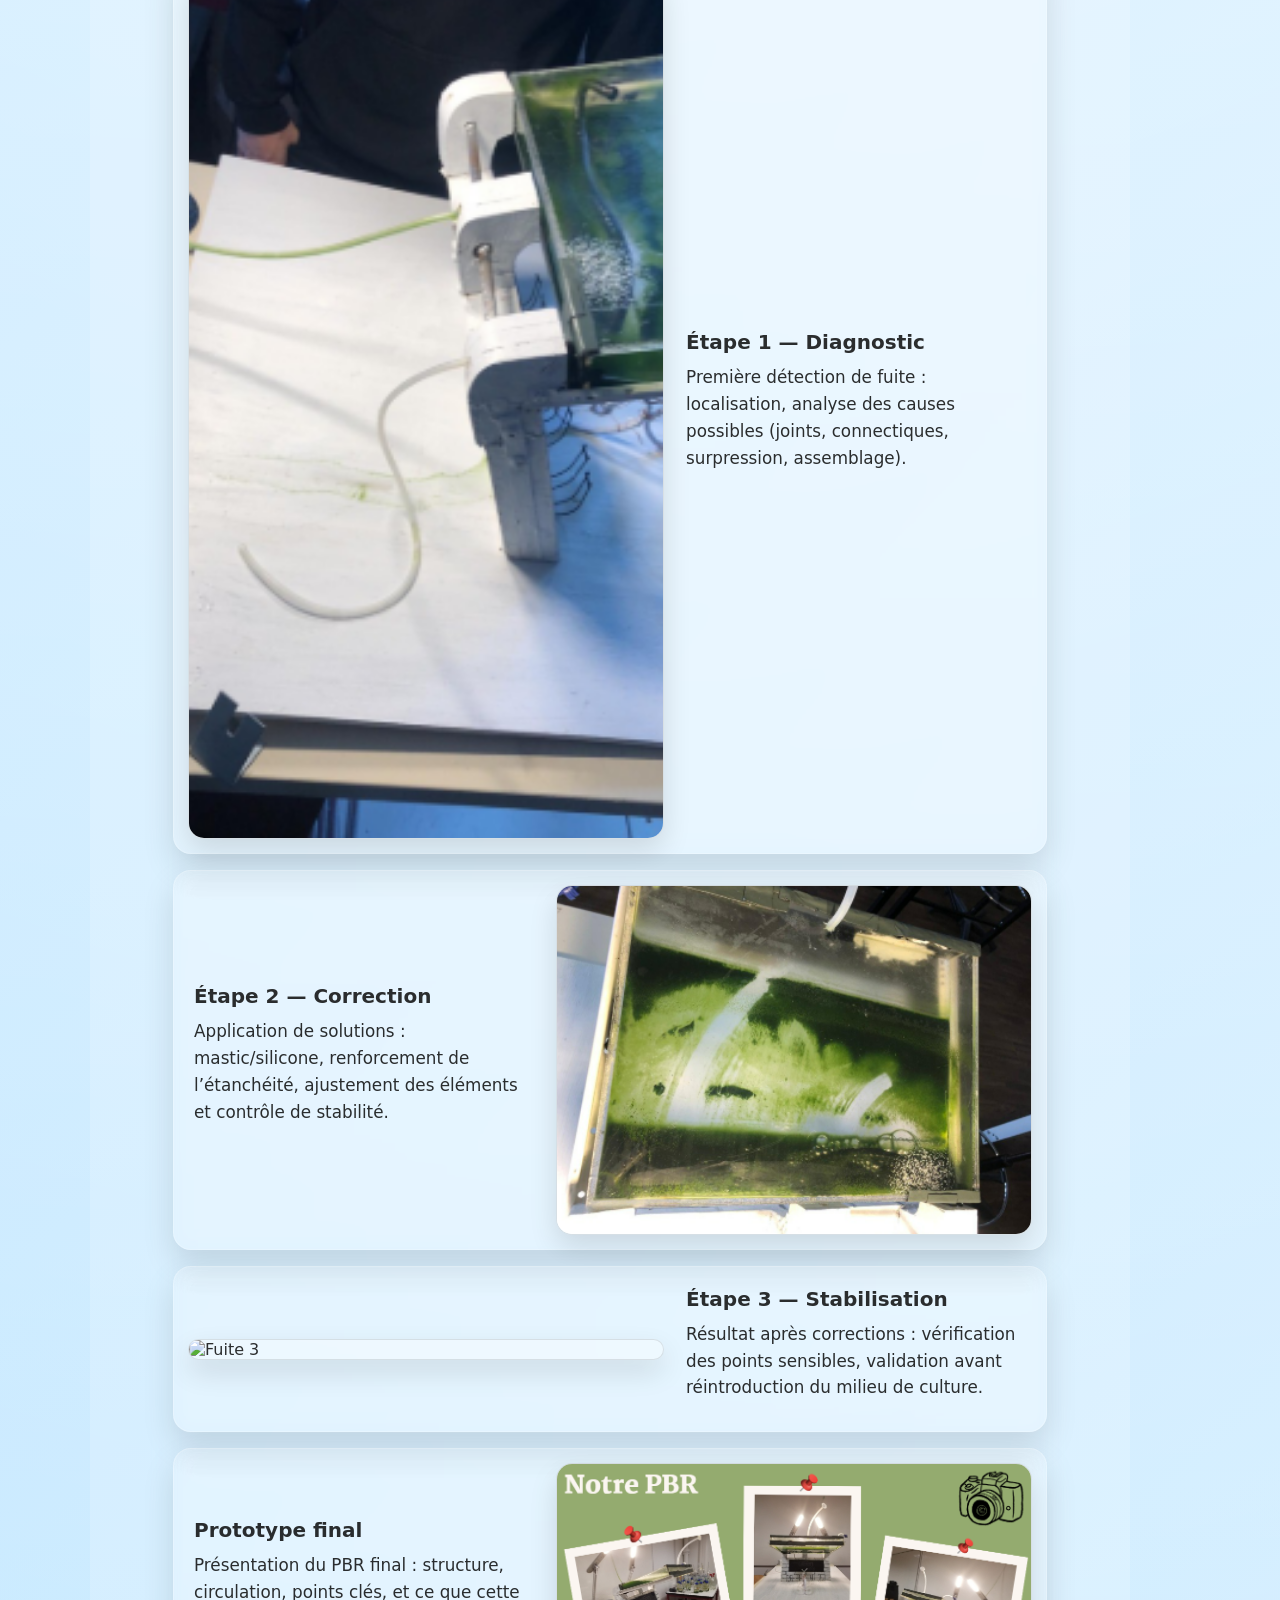
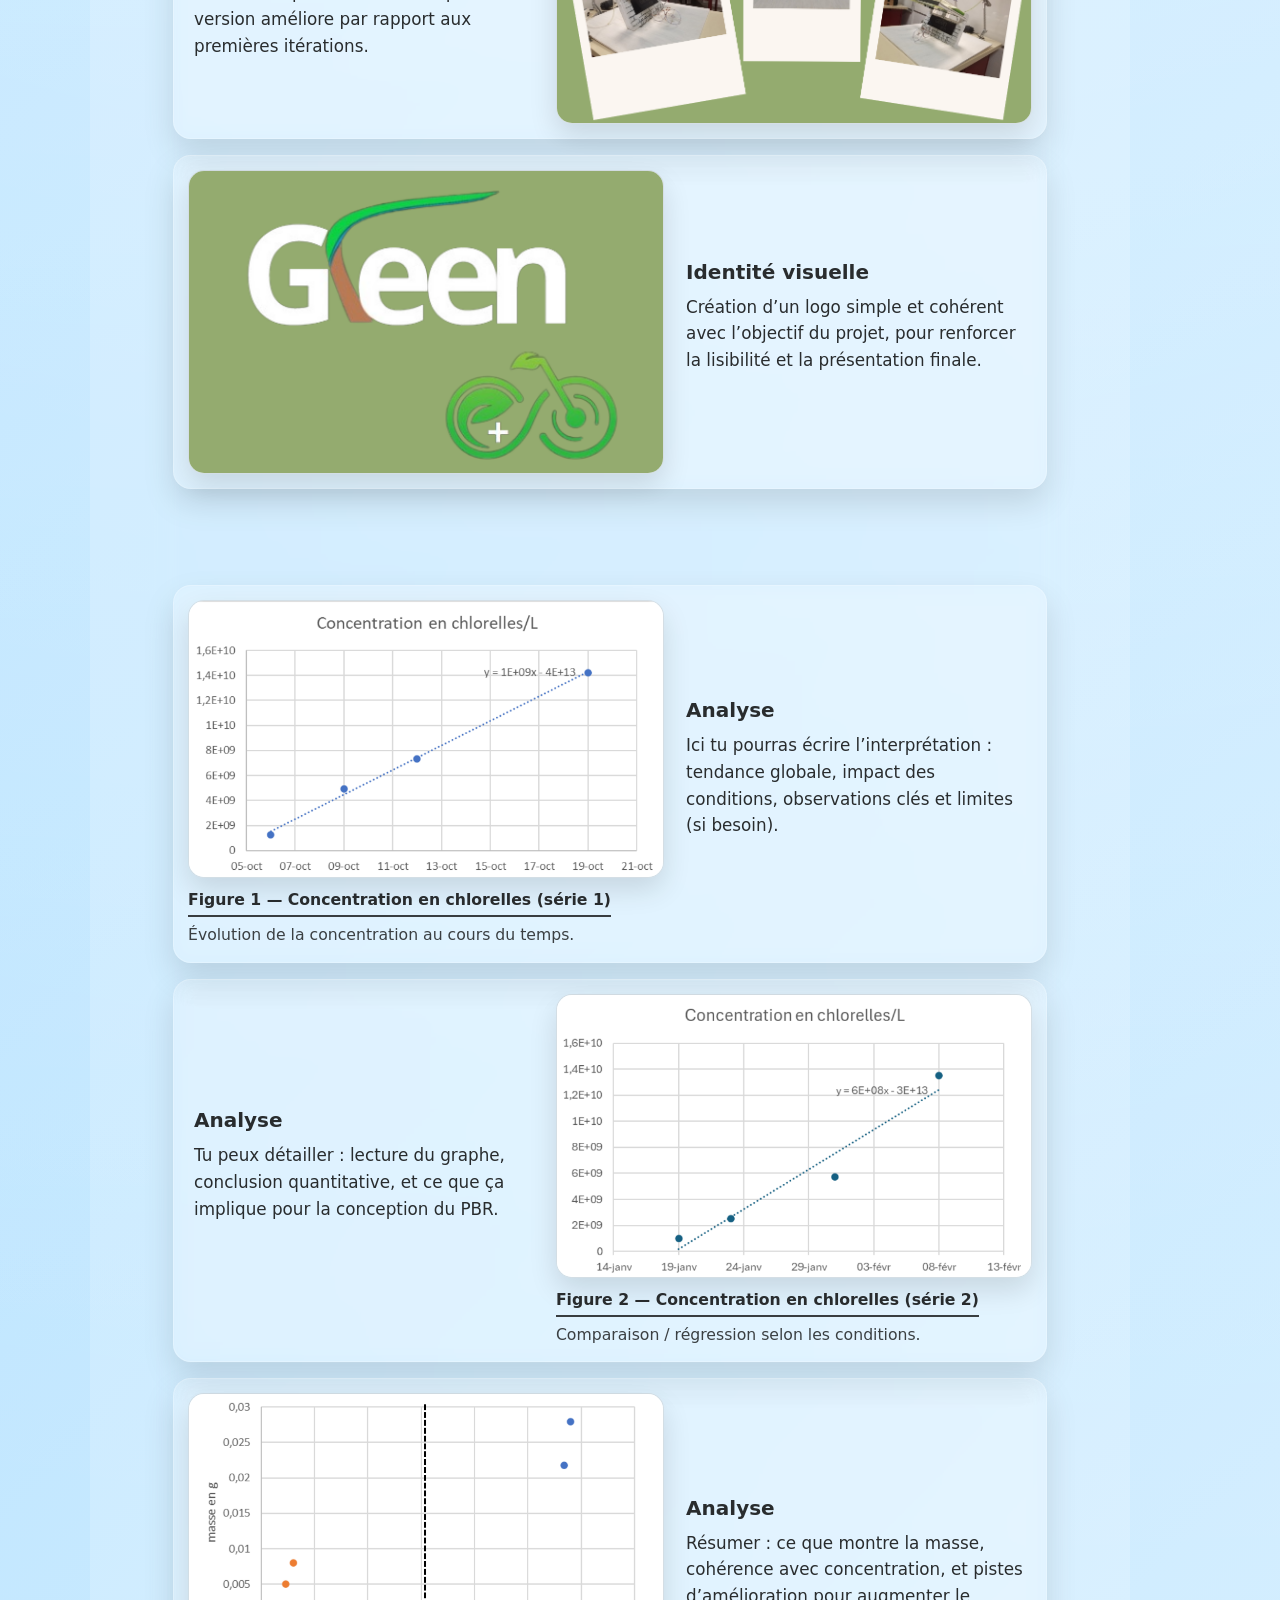
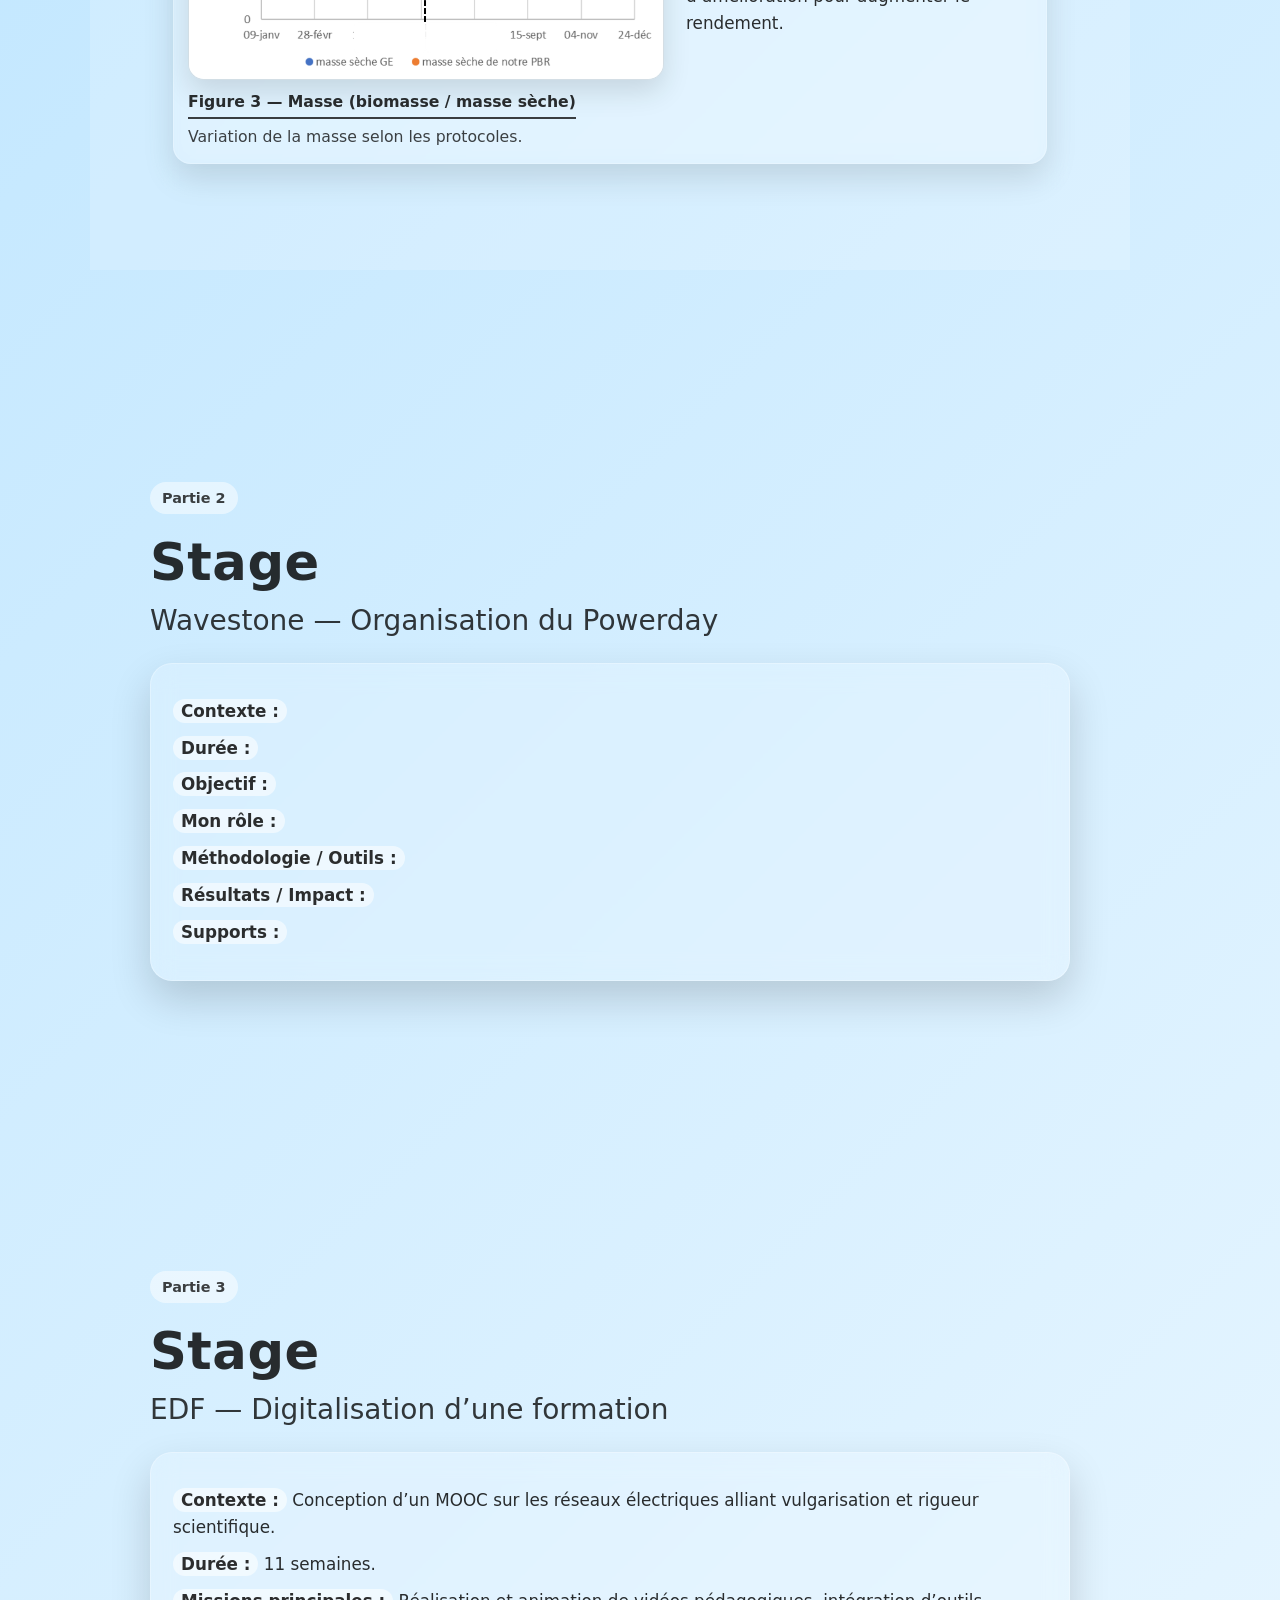
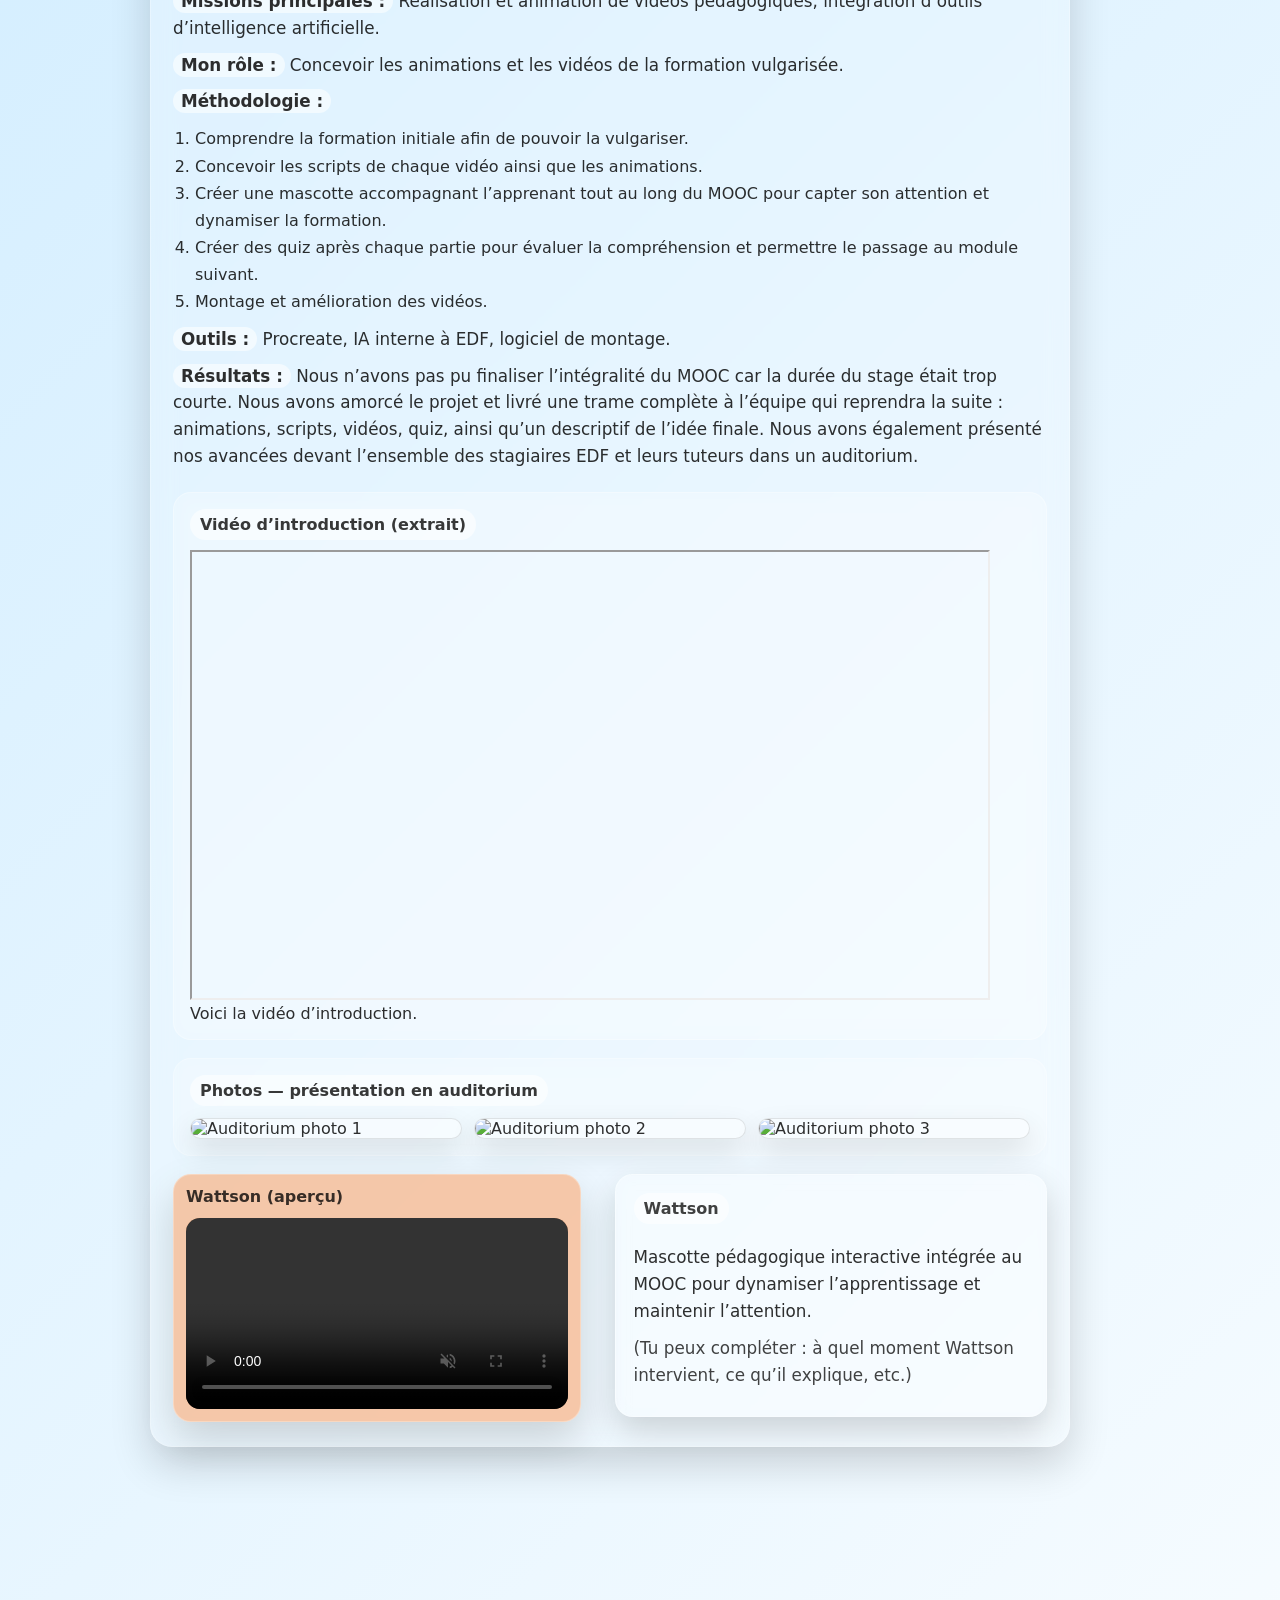
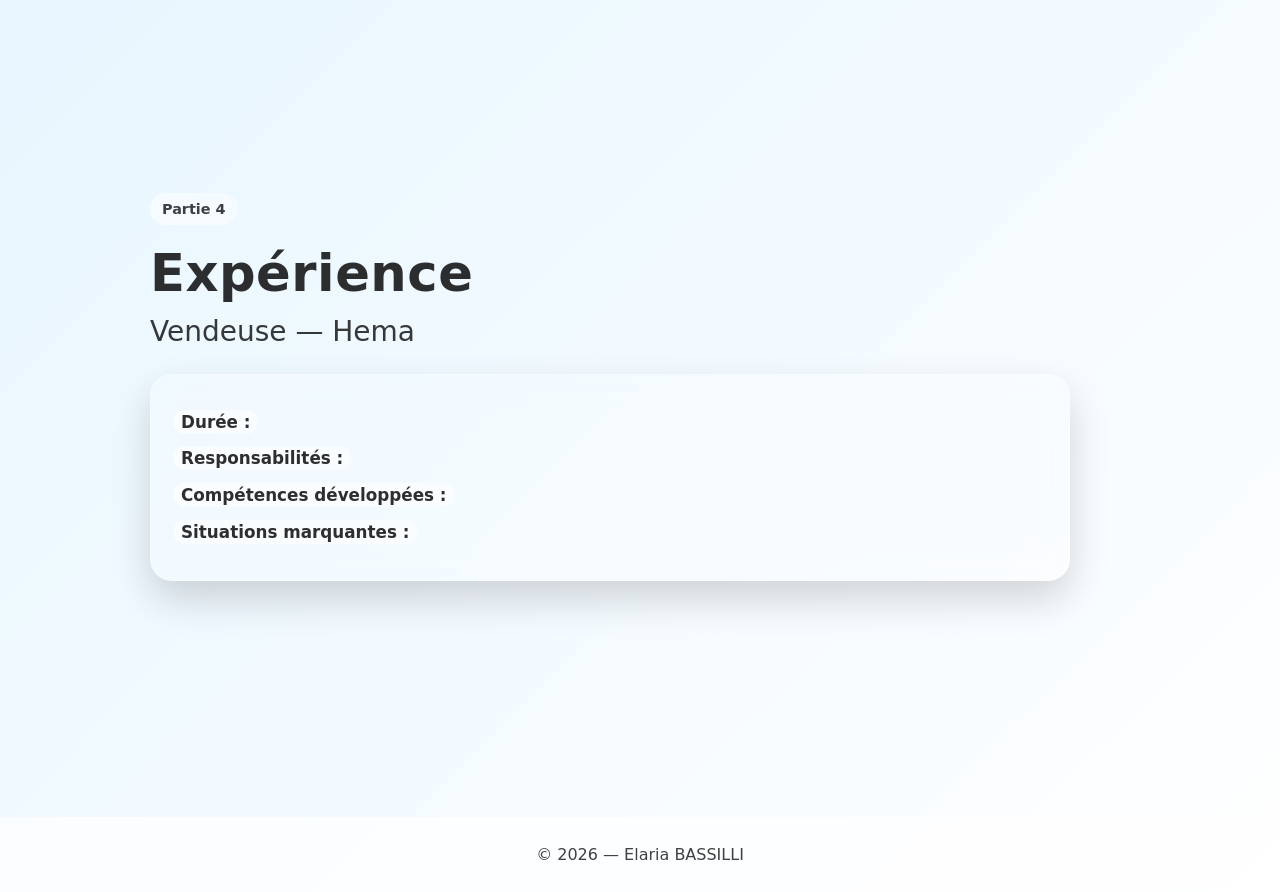
==== commit 1d28a7a9: "Update print statement from 'Hello' to 'Goodbye'" ====
--- a/index.html
+++ b/index.html
@@ -15,7 +15,7 @@
       <h1 class="intro-title">Bienvenue</h1>
 
       <h2 class="intro-subtitle">
-        Bonjour, je m'appelle <strong>Elaria</strong> et voici mon portfolio.
+        Bonjour, je m'appelle <strong>Elaria BASSILLI</strong>.
       </h2>
 
       <p class="intro-text">
@@ -37,8 +37,8 @@
       </p>
 
       <p class="intro-text">
-        Pour appuyer ma candidature, j’ai choisi de présenter ici les expériences qui ont marqué mon cursus.
-        J’espère que cette immersion dans mon parcours vous plaira.
+        Pour appuyer ma candidature, j’ai choisi de présenter ici les expériences qui ont marqué mon parcours.
+        J’espère que cette immersion dans mon univers vous plaira.
       </p>
 
       <a href="#part1" class="intro-button">Découvrir mes projets ↓</a>
@@ -57,14 +57,14 @@
   <section id="part1" class="section" data-color="#4CD964">
     <div class="wrap">
       <div class="tag">Partie 1</div>
-      <h1>Urban Algae Project 2023 (APP)</h1>
+      <h1>Urban Algae Project 2023</h1>
       <h2>Conception d’un photobioréacteur (PBR) à microalgues pour produire des lipides</h2>
 
       <div class="card app-card">
 
         <!-- COVER FULL -->
         <div class="app-cover">
-          <img src="images/cover.png" alt="Urban Algae Project 2023 — Cover">
+          <img src="media/images/app/cover.png" alt="Urban Algae Project 2023 — Cover">
         </div>
 
         <!-- INTRO CENTER -->
@@ -96,7 +96,7 @@
 
           <article class="app-row">
             <div class="app-media">
-              <img src="images/intro-diagram.png" alt="Introduction diagram">
+              <img src="media/images/app/intro-diagram.png" alt="Introduction diagram">
             </div>
             <div class="app-text">
               <h3 class="app-h3">Introduction</h3>
@@ -109,7 +109,7 @@
 
           <article class="app-row reverse">
             <div class="app-media">
-              <img src="images/pbr-concept.png" alt="PBR concept">
+              <img src="media/images/app/pbr-concept.png" alt="PBR concept">
             </div>
             <div class="app-text">
               <h3 class="app-h3">Le PBR, un concept simple</h3>
@@ -122,7 +122,7 @@
 
           <article class="app-row">
             <div class="app-media">
-              <img src="images/grande-exp.png" alt="Grande expérience plan">
+              <img src="media/images/app/grande-exp.png" alt="Grande expérience plan">
             </div>
             <div class="app-text">
               <h3 class="app-h3">La grande expérience</h3>
@@ -135,7 +135,7 @@
 
           <article class="app-row reverse">
             <div class="app-media">
-              <img src="images/grande-exp-photos-1.png" alt="Grande exp photo 1">
+              <img src="media/images/app/grande-exp-photos-1.png" alt="Grande exp photo 1">
             </div>
             <div class="app-text">
               <h3 class="app-h3">Montage expérimental</h3>
@@ -144,15 +144,15 @@
                 Cette étape a été essentielle pour assurer reproductibilité et cohérence des mesures.
               </p>
               <div class="app-small-strip">
-                <img src="images/grande-exp-photos-2.png" alt="Grande exp photo 2">
-                <img src="images/grande-exp-photos-3.png" alt="Grande exp photo 3">
+                <img src="media/images/app/grande-exp-photos-2.png" alt="Grande exp photo 2">
+                <img src="media/images/app/grande-exp-photos-3.png" alt="Grande exp photo 3">
               </div>
             </div>
           </article>
 
           <article class="app-row">
             <div class="app-media">
-              <img src="images/reflexion-1.png" alt="Réflexion 1">
+              <img src="media/images/app/reflexion-1.png" alt="Réflexion 1">
             </div>
             <div class="app-text">
               <h3 class="app-h3">Conception : réflexion 1</h3>
@@ -165,7 +165,7 @@
 
           <article class="app-row reverse">
             <div class="app-media">
-              <img src="images/reflexion-2.png" alt="Réflexion 2">
+              <img src="media/images/app/reflexion-2.png" alt="Réflexion 2">
             </div>
             <div class="app-text">
               <h3 class="app-h3">Conception : réflexion 2</h3>
@@ -178,7 +178,7 @@
 
           <article class="app-row">
             <div class="app-media">
-              <img src="images/materiel-et-cout.png" alt="Matériel et coût">
+              <img src="media/images/app/materiel-et-cout.png" alt="Matériel et coût">
             </div>
             <div class="app-text">
               <h3 class="app-h3">Matériel & coût</h3>
@@ -188,11 +188,55 @@
               </p>
             </div>
           </article>
-          
+
+          <!-- FUITES STEP BY STEP -->
+          <div class="app-divider">
+            <span class="app-divider-title">Itérations — fuites & corrections (3 étapes)</span>
+          </div>
+
+          <article class="app-row">
+            <div class="app-media">
+              <img src="media/images/app/fuite-1.png" alt="Fuite 1">
+            </div>
+            <div class="app-text">
+              <h3 class="app-h3">Étape 1 — Diagnostic</h3>
+              <p>
+                Première détection de fuite : localisation, analyse des causes possibles
+                (joints, connectiques, surpression, assemblage).
+              </p>
+            </div>
+          </article>
+
+          <article class="app-row reverse">
+            <div class="app-media">
+              <img src="media/images/app/fuite-2.png" alt="Fuite 2">
+            </div>
+            <div class="app-text">
+              <h3 class="app-h3">Étape 2 — Correction</h3>
+              <p>
+                Application de solutions : mastic/silicone, renforcement de l’étanchéité,
+                ajustement des éléments et contrôle de stabilité.
+              </p>
+            </div>
+          </article>
+
+          <article class="app-row">
+            <div class="app-media">
+              <img src="media/images/app/fuite-3.png" alt="Fuite 3">
+            </div>
+            <div class="app-text">
+              <h3 class="app-h3">Étape 3 — Stabilisation</h3>
+              <p>
+                Résultat après corrections : vérification des points sensibles,
+                validation avant réintroduction du milieu de culture.
+              </p>
+            </div>
+          </article>
+
           <!-- NOTRE PBR -->
           <article class="app-row reverse">
             <div class="app-media">
-              <img src="images/notre-pbr.png" alt="Notre PBR">
+              <img src="media/images/app/notre-pbr.png" alt="Notre PBR">
             </div>
             <div class="app-text">
               <h3 class="app-h3">Prototype final</h3>
@@ -206,7 +250,7 @@
           <!-- LOGO -->
           <article class="app-row">
             <div class="app-media">
-              <img src="images/logo.png" alt="Logo">
+              <img src="media/images/app/logo.png" alt="Logo">
             </div>
             <div class="app-text">
               <h3 class="app-h3">Identité visuelle</h3>
@@ -224,7 +268,7 @@
 
           <article class="app-row">
             <div class="app-media">
-              <img src="images/graph-chlorelles-1.png" alt="Graph chlorelles 1">
+              <img src="media/images/app/graph-chlorelles-1.png" alt="Graph chlorelles 1">
               <div class="app-figcap">
                 <span class="app-figtitle">Figure 1 — Concentration en chlorelles (série 1)</span>
                 <span class="app-figdesc">Évolution de la concentration au cours du temps.</span>
@@ -241,7 +285,7 @@
 
           <article class="app-row reverse">
             <div class="app-media">
-              <img src="images/graph-chlorelles-2.png" alt="Graph chlorelles 2">
+              <img src="media/images/app/graph-chlorelles-2.png" alt="Graph chlorelles 2">
               <div class="app-figcap">
                 <span class="app-figtitle">Figure 2 — Concentration en chlorelles (série 2)</span>
                 <span class="app-figdesc">Comparaison / régression selon les conditions.</span>
@@ -258,7 +302,7 @@
 
           <article class="app-row">
             <div class="app-media">
-              <img src="images/graph-masse.png" alt="Graph masse">
+              <img src="media/images/app/graph-masse.png" alt="Graph masse">
               <div class="app-figcap">
                 <span class="app-figtitle">Figure 3 — Masse (biomasse / masse sèche)</span>
                 <span class="app-figdesc">Variation de la masse selon les protocoles.</span>
@@ -332,9 +376,9 @@
         <div class="edf-hero">
           <div class="edf-hero-title">Vidéo d’introduction (extrait)</div>
           <div class="edf-hero-video">
-            <video controls playsinline preload="metadata">
-              <source src="videos/edf-demo.mp4" type="video/mp4">
-            </video>
+            <div style="max-width:800px;">
+              <iframe width="100%" height="450" src="https://www.youtube.com/embed/5Jv6UCYM2fA" allowfullscreen></iframe>
+            </div>
           </div>
           <div class="edf-hero-note">Voici la vidéo d’introduction.</div>
         </div>
@@ -342,9 +386,9 @@
         <div class="edf-gallery">
           <div class="edf-gallery-title">Photos — présentation en auditorium</div>
           <div class="edf-gallery-grid">
-            <img src="images/auditorium-1.jpeg" alt="Auditorium photo 1">
-            <img src="images/auditorium-2.jpeg" alt="Auditorium photo 2">
-            <img src="images/auditorium-3.jpeg" alt="Auditorium photo 3">
+            <img src="media/images/edf/auditorium-1.jpeg" alt="Auditorium photo 1">
+            <img src="media/images/edf/auditorium-2.jpeg" alt="Auditorium photo 2">
+            <img src="media/images/edf/auditorium-3.jpeg" alt="Auditorium photo 3">
           </div>
         </div>
 
@@ -352,7 +396,7 @@
           <div class="edf-video-left">
             <div class="edf-video-left-title">Wattson (aperçu)</div>
             <div class="edf-video-left-frame">
-              <video src="videos/wattson-edf.mp4" controls playsinline muted preload="metadata"></video>
+              <video src="media/videos/Wattson.edf.mp4" controls playsinline muted preload="metadata"></video>
             </div>
           </div>
 
